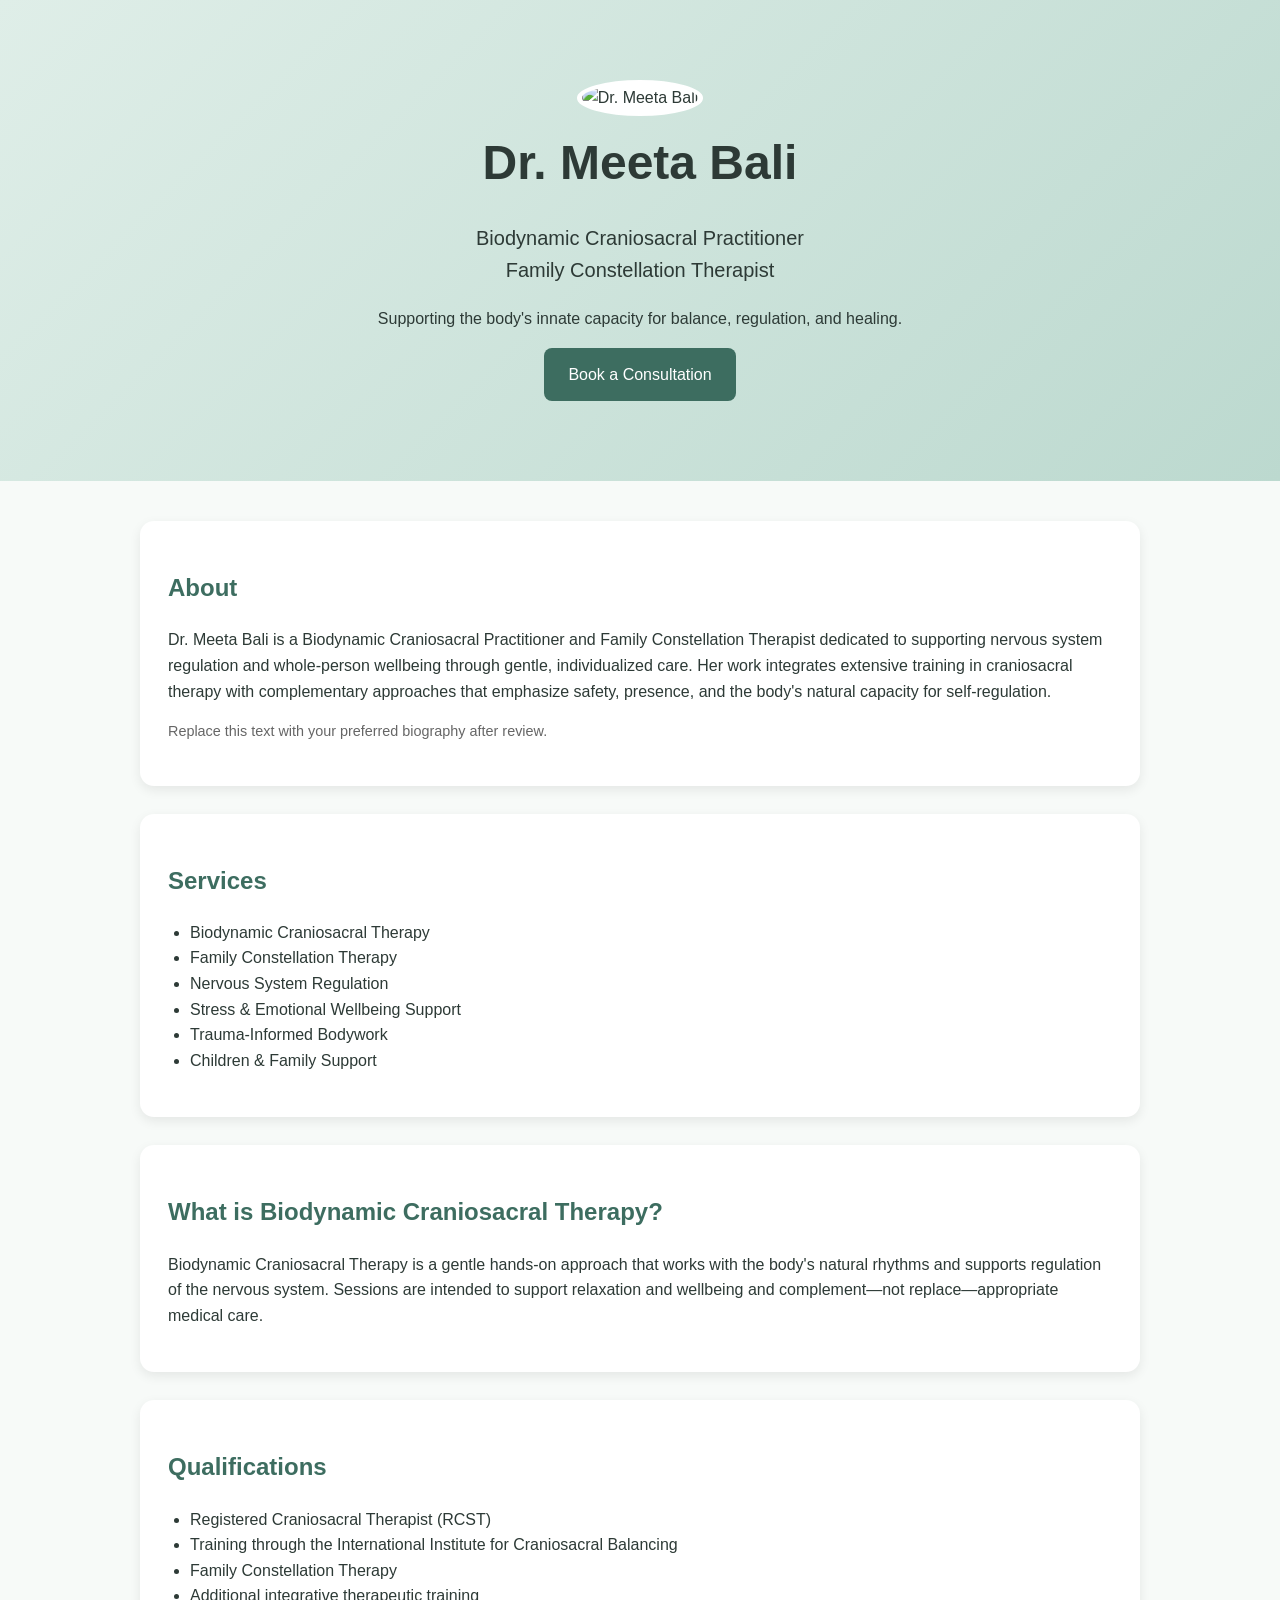
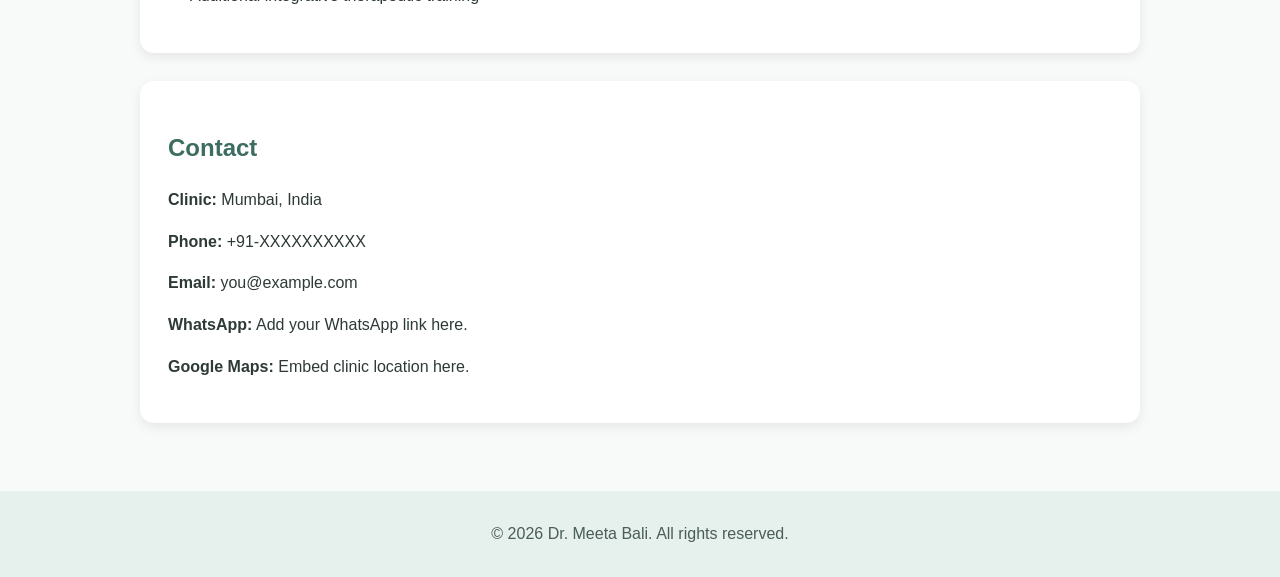
==== index.html @ fe7fa1dc "Add files via upload" ====
<!DOCTYPE html>
<html lang="en">
<head>
<meta charset="UTF-8">
<meta name="viewport" content="width=device-width, initial-scale=1.0">
<title>Dr. Meeta Bali | Biodynamic Craniosacral Practitioner</title>
<style>
body{margin:0;font-family:Arial,Helvetica,sans-serif;color:#2d3a36;background:#f7faf8;line-height:1.6}
header{background:linear-gradient(135deg,#dfeee8,#bcd9cf);padding:80px 20px;text-align:center}
h1{font-size:3rem;margin:.2em 0}
h2{color:#3d6d60}
.container{max-width:1000px;margin:auto;padding:40px 20px}
.card{background:white;padding:28px;border-radius:14px;box-shadow:0 4px 12px rgba(0,0,0,.08);margin-bottom:28px}
.button{display:inline-block;padding:14px 24px;background:#3d6d60;color:white;text-decoration:none;border-radius:8px}
footer{text-align:center;padding:30px;background:#e6f0ec;color:#4a5d57}
ul{padding-left:22px}
.hero-sub{font-size:1.25rem}
img.hero{width:180px;height:180px;border-radius:50%;object-fit:cover;background:#fff;border:5px solid white}
.note{font-size:.9rem;color:#666}
</style>
</head>
<body>
<header>
<img class="hero" src="images/dr-meeta-bali.jpg" alt="Dr. Meeta Bali">
<h1>Dr. Meeta Bali</h1>
<p class="hero-sub">Biodynamic Craniosacral Practitioner<br>Family Constellation Therapist</p>
<p>Supporting the body's innate capacity for balance, regulation, and healing.</p>
<a class="button" href="#contact">Book a Consultation</a>
</header>

<div class="container">

<div class="card">
<h2>About</h2>
<p>Dr. Meeta Bali is a Biodynamic Craniosacral Practitioner and Family Constellation Therapist dedicated to supporting nervous system regulation and whole-person wellbeing through gentle, individualized care. Her work integrates extensive training in craniosacral therapy with complementary approaches that emphasize safety, presence, and the body's natural capacity for self-regulation.</p>
<p class="note">Replace this text with your preferred biography after review.</p>
</div>

<div class="card">
<h2>Services</h2>
<ul>
<li>Biodynamic Craniosacral Therapy</li>
<li>Family Constellation Therapy</li>
<li>Nervous System Regulation</li>
<li>Stress & Emotional Wellbeing Support</li>
<li>Trauma-Informed Bodywork</li>
<li>Children & Family Support</li>
</ul>
</div>

<div class="card">
<h2>What is Biodynamic Craniosacral Therapy?</h2>
<p>Biodynamic Craniosacral Therapy is a gentle hands-on approach that works with the body's natural rhythms and supports regulation of the nervous system. Sessions are intended to support relaxation and wellbeing and complement—not replace—appropriate medical care.</p>
</div>

<div class="card">
<h2>Qualifications</h2>
<ul>
<li>Registered Craniosacral Therapist (RCST)</li>
<li>Training through the International Institute for Craniosacral Balancing</li>
<li>Family Constellation Therapy</li>
<li>Additional integrative therapeutic training</li>
</ul>
</div>

<div class="card" id="contact">
<h2>Contact</h2>
<p><strong>Clinic:</strong> Mumbai, India</p>
<p><strong>Phone:</strong> +91-XXXXXXXXXX</p>
<p><strong>Email:</strong> you@example.com</p>
<p><strong>WhatsApp:</strong> Add your WhatsApp link here.</p>
<p><strong>Google Maps:</strong> Embed clinic location here.</p>
</div>

</div>

<footer>
© 2026 Dr. Meeta Bali. All rights reserved.
</footer>
</body>
</html>
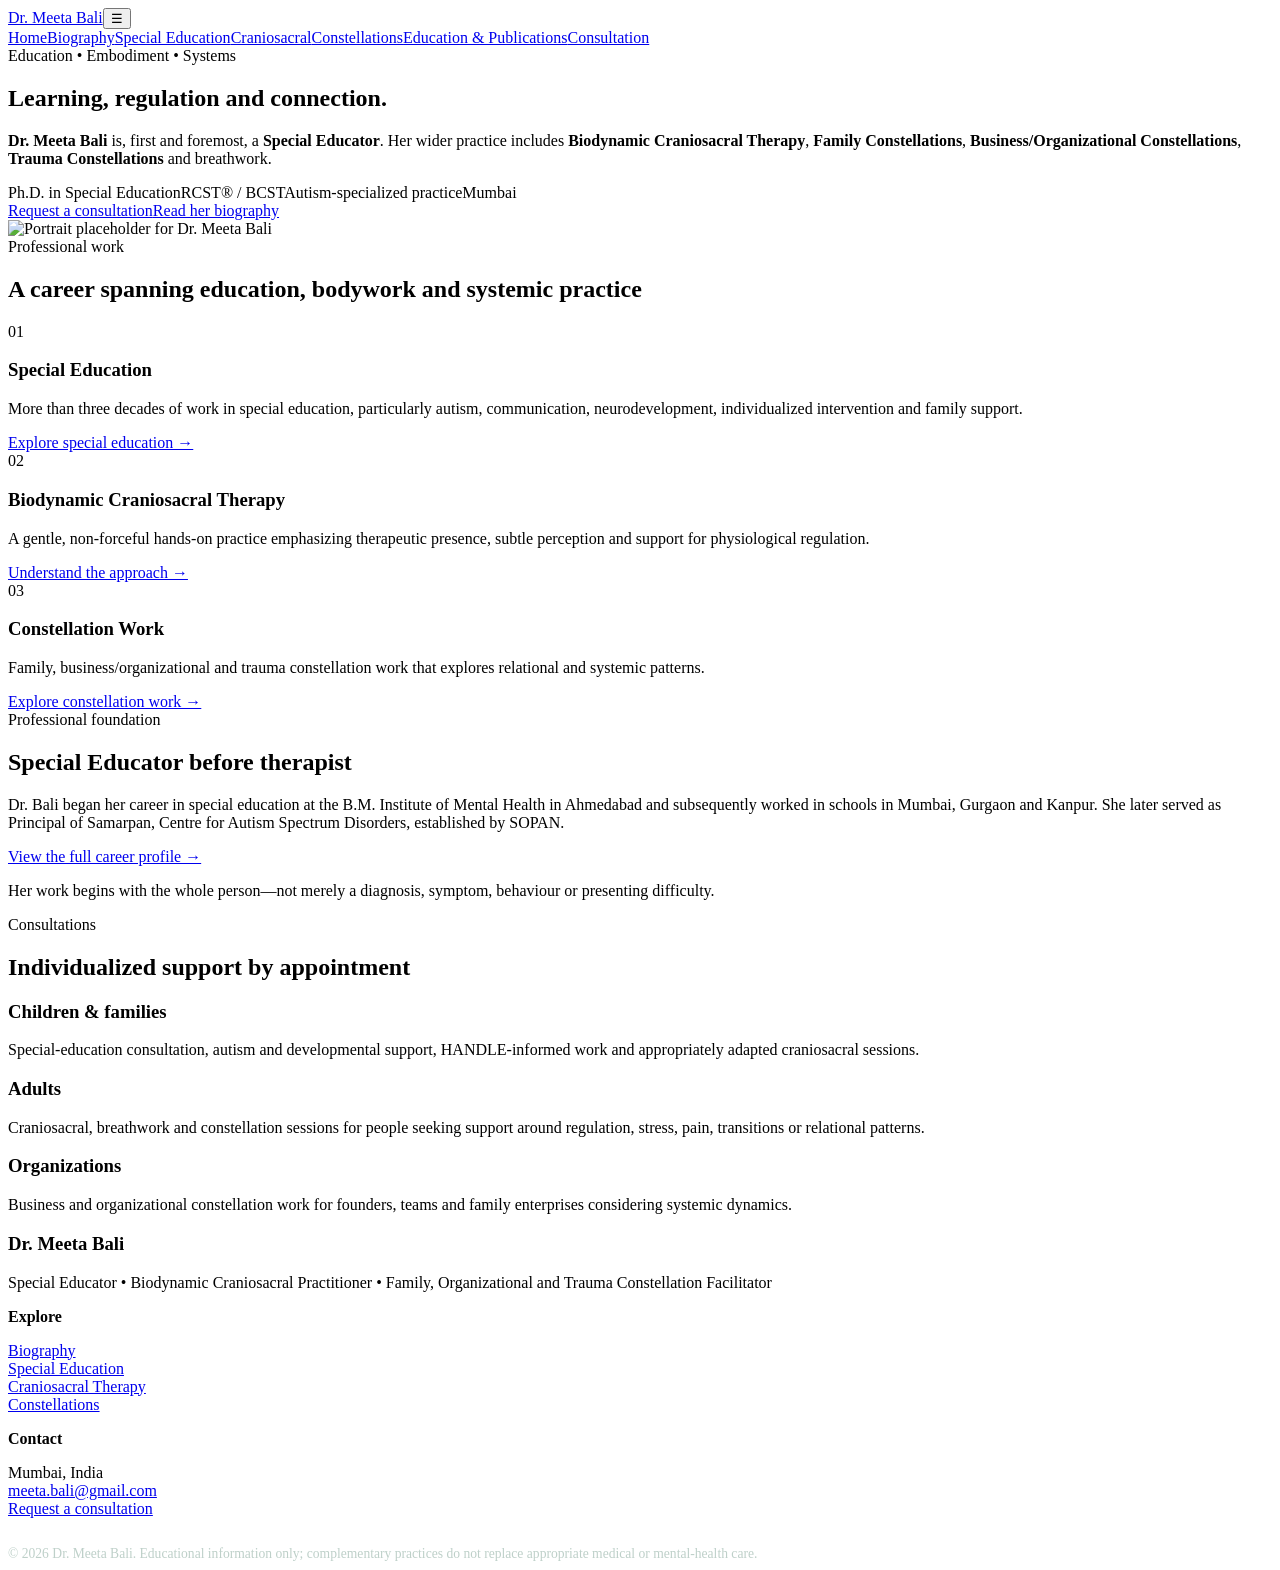
==== commit b96c1d57: "Add files via upload" ====
--- a/index.html
+++ b/index.html
@@ -1,81 +1 @@
-<!DOCTYPE html>
-<html lang="en">
-<head>
-<meta charset="UTF-8">
-<meta name="viewport" content="width=device-width, initial-scale=1.0">
-<title>Dr. Meeta Bali | Biodynamic Craniosacral Practitioner</title>
-<style>
-body{margin:0;font-family:Arial,Helvetica,sans-serif;color:#2d3a36;background:#f7faf8;line-height:1.6}
-header{background:linear-gradient(135deg,#dfeee8,#bcd9cf);padding:80px 20px;text-align:center}
-h1{font-size:3rem;margin:.2em 0}
-h2{color:#3d6d60}
-.container{max-width:1000px;margin:auto;padding:40px 20px}
-.card{background:white;padding:28px;border-radius:14px;box-shadow:0 4px 12px rgba(0,0,0,.08);margin-bottom:28px}
-.button{display:inline-block;padding:14px 24px;background:#3d6d60;color:white;text-decoration:none;border-radius:8px}
-footer{text-align:center;padding:30px;background:#e6f0ec;color:#4a5d57}
-ul{padding-left:22px}
-.hero-sub{font-size:1.25rem}
-img.hero{width:180px;height:180px;border-radius:50%;object-fit:cover;background:#fff;border:5px solid white}
-.note{font-size:.9rem;color:#666}
-</style>
-</head>
-<body>
-<header>
-<img class="hero" src="images/dr-meeta-bali.jpg" alt="Dr. Meeta Bali">
-<h1>Dr. Meeta Bali</h1>
-<p class="hero-sub">Biodynamic Craniosacral Practitioner<br>Family Constellation Therapist</p>
-<p>Supporting the body's innate capacity for balance, regulation, and healing.</p>
-<a class="button" href="#contact">Book a Consultation</a>
-</header>
-
-<div class="container">
-
-<div class="card">
-<h2>About</h2>
-<p>Dr. Meeta Bali is a Biodynamic Craniosacral Practitioner and Family Constellation Therapist dedicated to supporting nervous system regulation and whole-person wellbeing through gentle, individualized care. Her work integrates extensive training in craniosacral therapy with complementary approaches that emphasize safety, presence, and the body's natural capacity for self-regulation.</p>
-<p class="note">Replace this text with your preferred biography after review.</p>
-</div>
-
-<div class="card">
-<h2>Services</h2>
-<ul>
-<li>Biodynamic Craniosacral Therapy</li>
-<li>Family Constellation Therapy</li>
-<li>Nervous System Regulation</li>
-<li>Stress & Emotional Wellbeing Support</li>
-<li>Trauma-Informed Bodywork</li>
-<li>Children & Family Support</li>
-</ul>
-</div>
-
-<div class="card">
-<h2>What is Biodynamic Craniosacral Therapy?</h2>
-<p>Biodynamic Craniosacral Therapy is a gentle hands-on approach that works with the body's natural rhythms and supports regulation of the nervous system. Sessions are intended to support relaxation and wellbeing and complement—not replace—appropriate medical care.</p>
-</div>
-
-<div class="card">
-<h2>Qualifications</h2>
-<ul>
-<li>Registered Craniosacral Therapist (RCST)</li>
-<li>Training through the International Institute for Craniosacral Balancing</li>
-<li>Family Constellation Therapy</li>
-<li>Additional integrative therapeutic training</li>
-</ul>
-</div>
-
-<div class="card" id="contact">
-<h2>Contact</h2>
-<p><strong>Clinic:</strong> Mumbai, India</p>
-<p><strong>Phone:</strong> +91-XXXXXXXXXX</p>
-<p><strong>Email:</strong> you@example.com</p>
-<p><strong>WhatsApp:</strong> Add your WhatsApp link here.</p>
-<p><strong>Google Maps:</strong> Embed clinic location here.</p>
-</div>
-
-</div>
-
-<footer>
-© 2026 Dr. Meeta Bali. All rights reserved.
-</footer>
-</body>
-</html>
+<!doctype html><html lang="en"><head><meta charset="utf-8"><meta name="viewport" content="width=device-width,initial-scale=1"><title>Dr. Meeta Bali | Special Educator & Biodynamic Craniosacral Practitioner</title><meta name="description" content="Mumbai-based special educator, biodynamic craniosacral practitioner and systemic constellation facilitator."><link rel="preconnect" href="https://fonts.googleapis.com"><link rel="preconnect" href="https://fonts.gstatic.com" crossorigin><link href="https://fonts.googleapis.com/css2?family=Cormorant+Garamond:wght@600;700&family=Inter:wght@400;500;600;700;800&display=swap" rel="stylesheet"><link rel="stylesheet" href="assets/style.css"></head><body><header><div class="container nav"><a class="logo" href="index.html">Dr. Meeta Bali</a><button class="menu" aria-label="Open navigation">☰</button><nav class="navlinks"><a href="index.html">Home</a><a href="about.html">Biography</a><a href="special-education.html">Special Education</a><a href="craniosacral.html">Craniosacral</a><a href="constellations.html">Constellations</a><a href="education-publications.html">Education & Publications</a><a class="btn" href="contact.html">Consultation</a></nav></div></header><main><section class="hero"><div class="container hero-grid"><div><div class="eyebrow">Education • Embodiment • Systems</div><h1>Learning, regulation and connection.</h1><p class="lead"><strong>Dr. Meeta Bali</strong> is, first and foremost, a <strong>Special Educator</strong>. Her wider practice includes <strong>Biodynamic Craniosacral Therapy</strong>, <strong>Family Constellations</strong>, <strong>Business/Organizational Constellations</strong>, <strong>Trauma Constellations</strong> and breathwork.</p><div class="tags"><span class="tag">Ph.D. in Special Education</span><span class="tag">RCST® / BCST</span><span class="tag">Autism-specialized practice</span><span class="tag">Mumbai</span></div><div class="hero-actions"><a class="btn" href="contact.html">Request a consultation</a><a class="btn outline" href="about.html">Read her biography</a></div></div><div class="portrait"><img src="assets/portrait-placeholder.svg" alt="Portrait placeholder for Dr. Meeta Bali"></div></div></section><section class="section"><div class="container"><div class="section-head"><div class="eyebrow">Professional work</div><h2>A career spanning education, bodywork and systemic practice</h2></div><div class="grid"><article class="card"><div class="number">01</div><h3>Special Education</h3><p>More than three decades of work in special education, particularly autism, communication, neurodevelopment, individualized intervention and family support.</p><a class="link-arrow" href="special-education.html">Explore special education →</a></article><article class="card"><div class="number">02</div><h3>Biodynamic Craniosacral Therapy</h3><p>A gentle, non-forceful hands-on practice emphasizing therapeutic presence, subtle perception and support for physiological regulation.</p><a class="link-arrow" href="craniosacral.html">Understand the approach →</a></article><article class="card"><div class="number">03</div><h3>Constellation Work</h3><p>Family, business/organizational and trauma constellation work that explores relational and systemic patterns.</p><a class="link-arrow" href="constellations.html">Explore constellation work →</a></article></div></div></section><section class="section tint"><div class="container grid two"><div><div class="eyebrow">Professional foundation</div><h2>Special Educator before therapist</h2><p>Dr. Bali began her career in special education at the B.M. Institute of Mental Health in Ahmedabad and subsequently worked in schools in Mumbai, Gurgaon and Kanpur. She later served as Principal of Samarpan, Centre for Autism Spectrum Disorders, established by SOPAN.</p><a class="link-arrow" href="about.html">View the full career profile →</a></div><div class="card"><p class="quote">Her work begins with the whole person—not merely a diagnosis, symptom, behaviour or presenting difficulty.</p></div></div></section><section class="section"><div class="container"><div class="section-head"><div class="eyebrow">Consultations</div><h2>Individualized support by appointment</h2></div><div class="grid"><div class="card"><h3>Children & families</h3><p>Special-education consultation, autism and developmental support, HANDLE-informed work and appropriately adapted craniosacral sessions.</p></div><div class="card"><h3>Adults</h3><p>Craniosacral, breathwork and constellation sessions for people seeking support around regulation, stress, pain, transitions or relational patterns.</p></div><div class="card"><h3>Organizations</h3><p>Business and organizational constellation work for founders, teams and family enterprises considering systemic dynamics.</p></div></div></div></section></main><footer><div class="container footer-grid"><div><h3>Dr. Meeta Bali</h3><p>Special Educator • Biodynamic Craniosacral Practitioner • Family, Organizational and Trauma Constellation Facilitator</p></div><div><strong>Explore</strong><p><a href="about.html">Biography</a><br><a href="special-education.html">Special Education</a><br><a href="craniosacral.html">Craniosacral Therapy</a><br><a href="constellations.html">Constellations</a></p></div><div><strong>Contact</strong><p>Mumbai, India<br><a href="mailto:meeta.bali@gmail.com">meeta.bali@gmail.com</a><br><a href="contact.html">Request a consultation</a></p></div></div><div class="container" style="margin-top:28px;color:#bed0c9;font-size:.85rem">© 2026 Dr. Meeta Bali. Educational information only; complementary practices do not replace appropriate medical or mental-health care.</div></footer><script src="assets/site.js"></script></body></html>
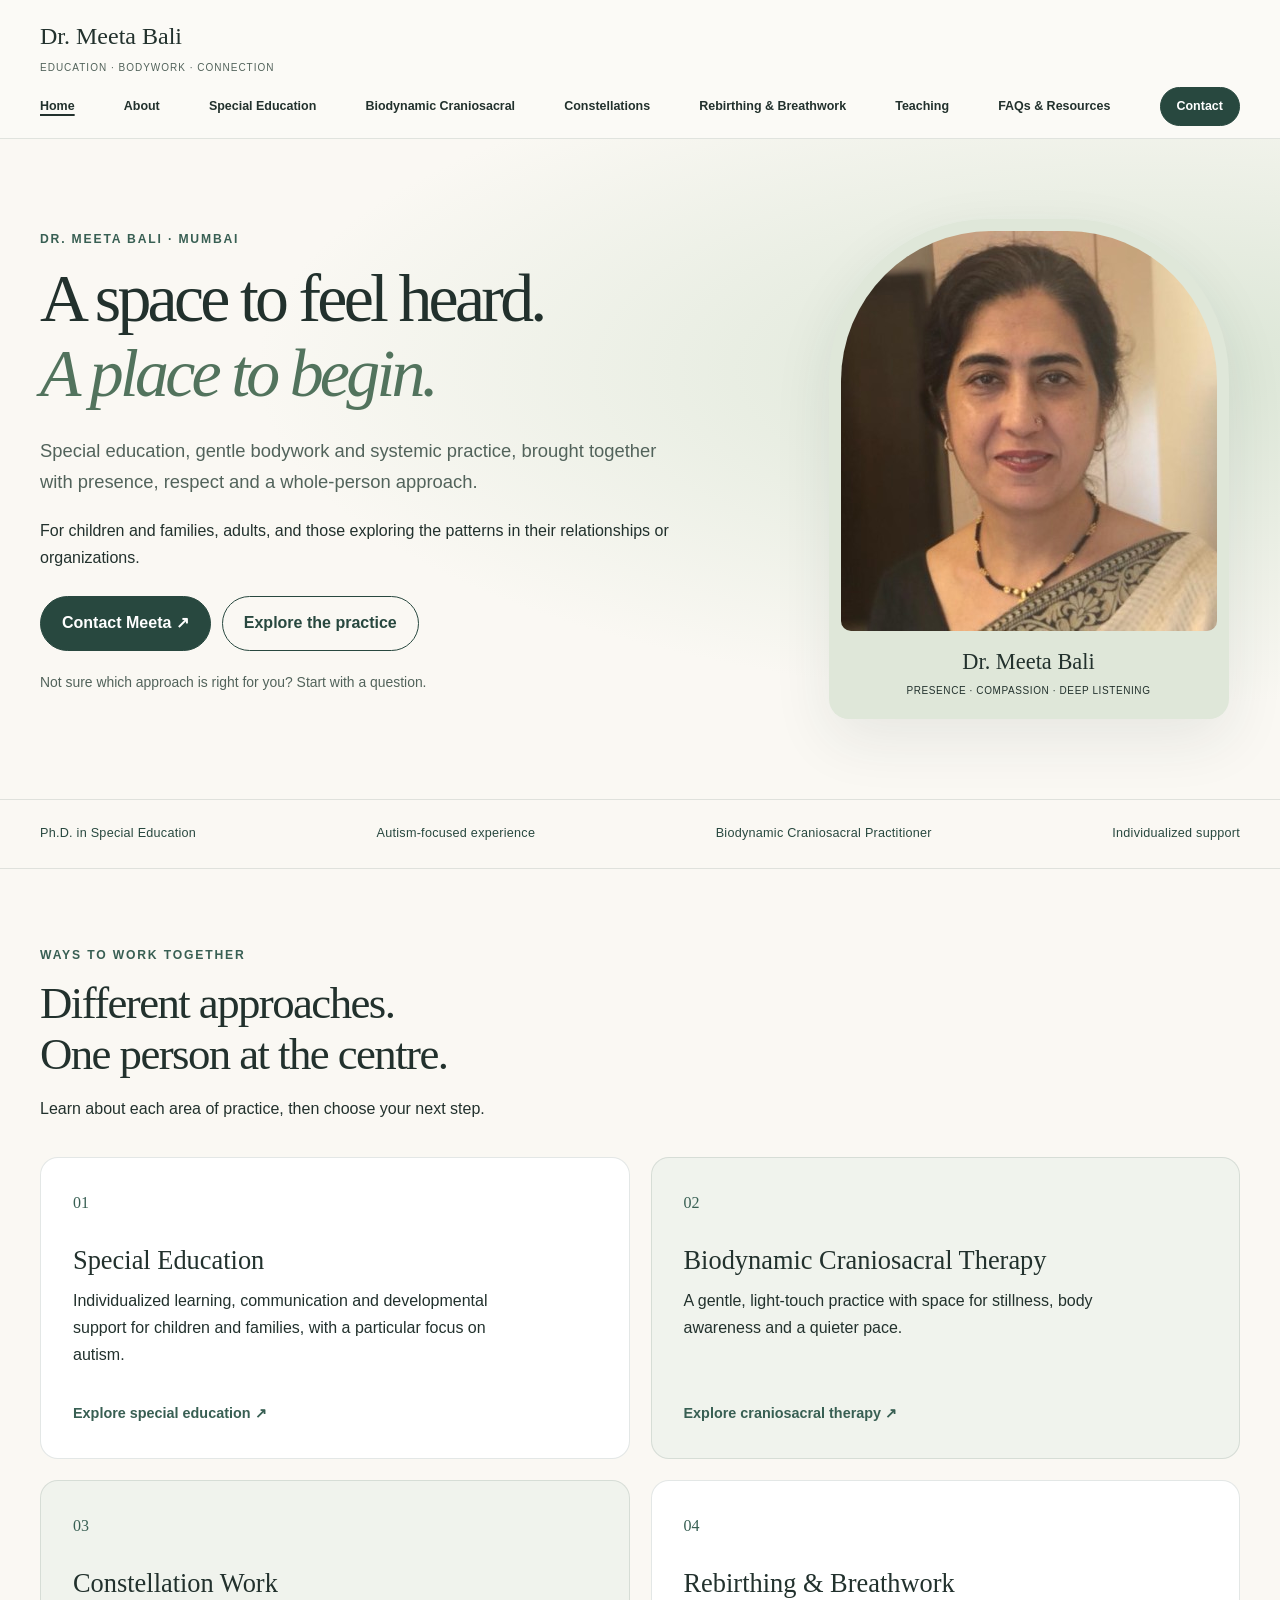
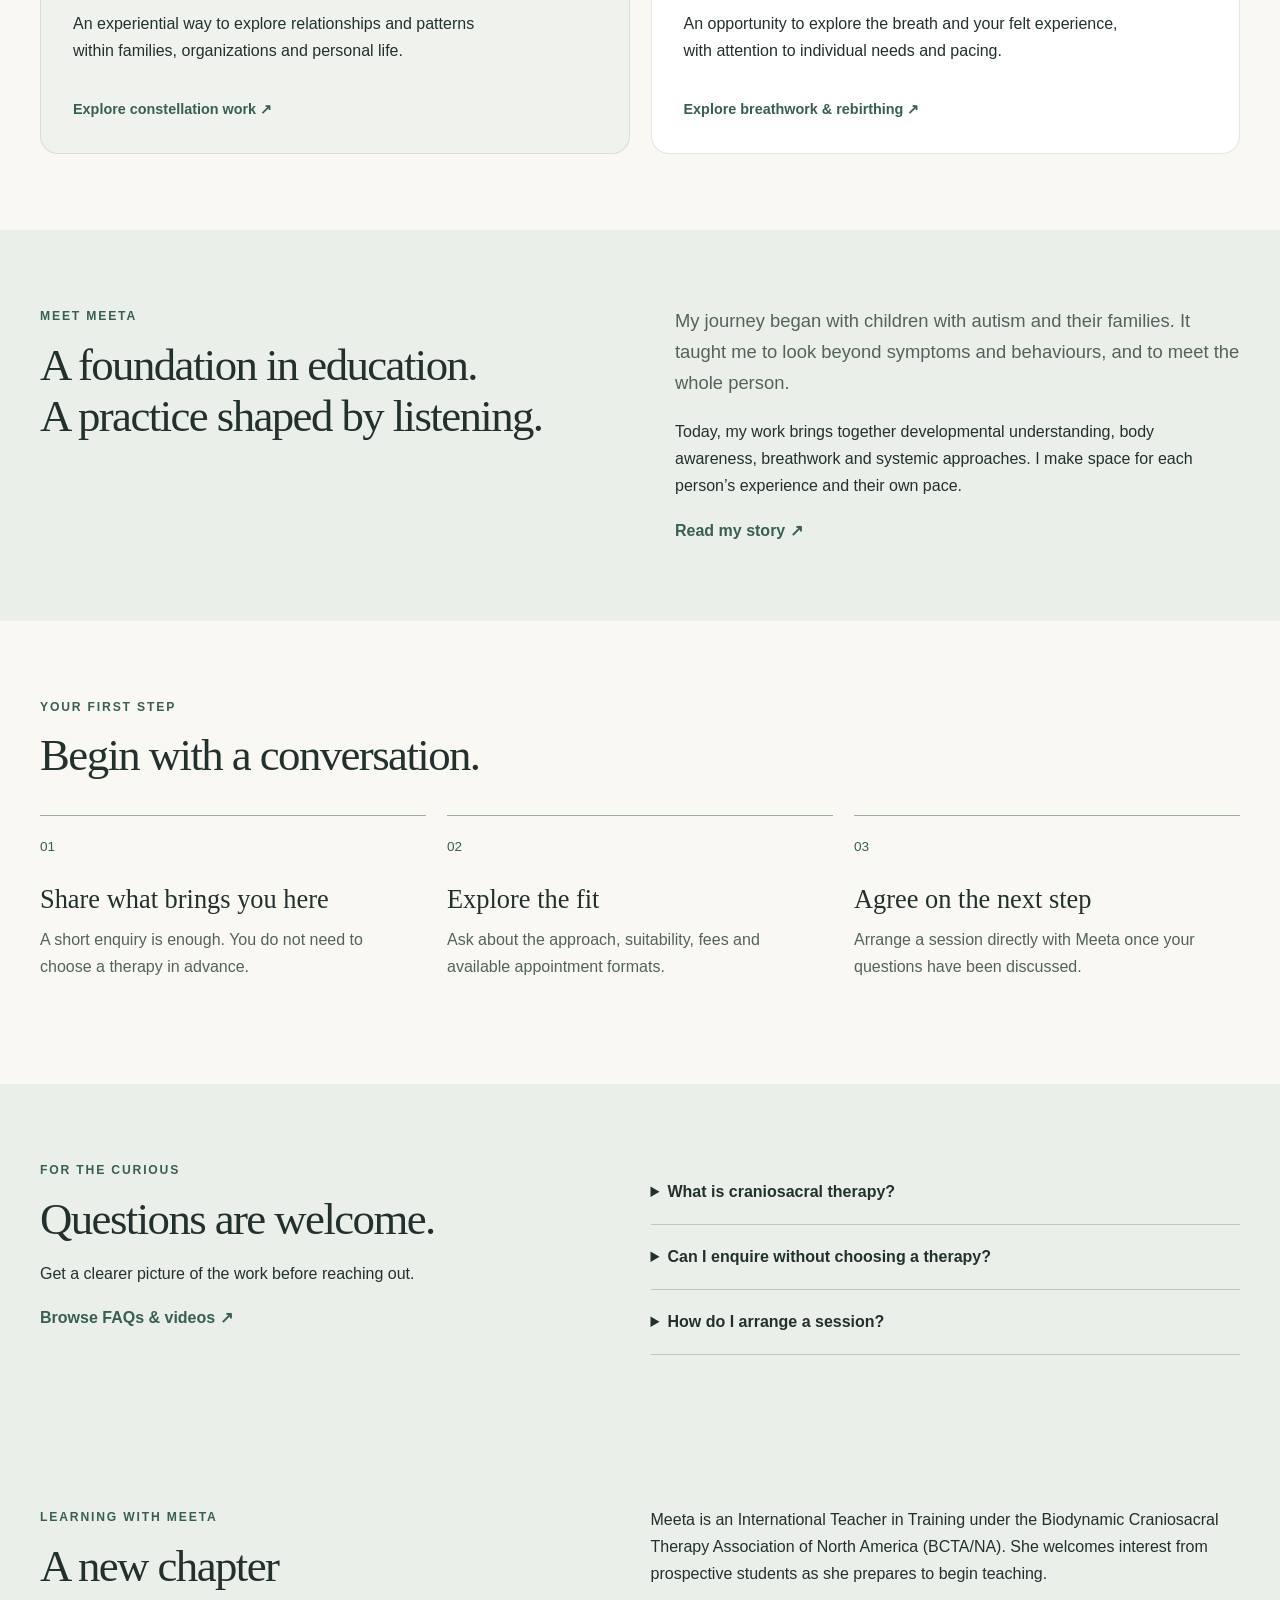
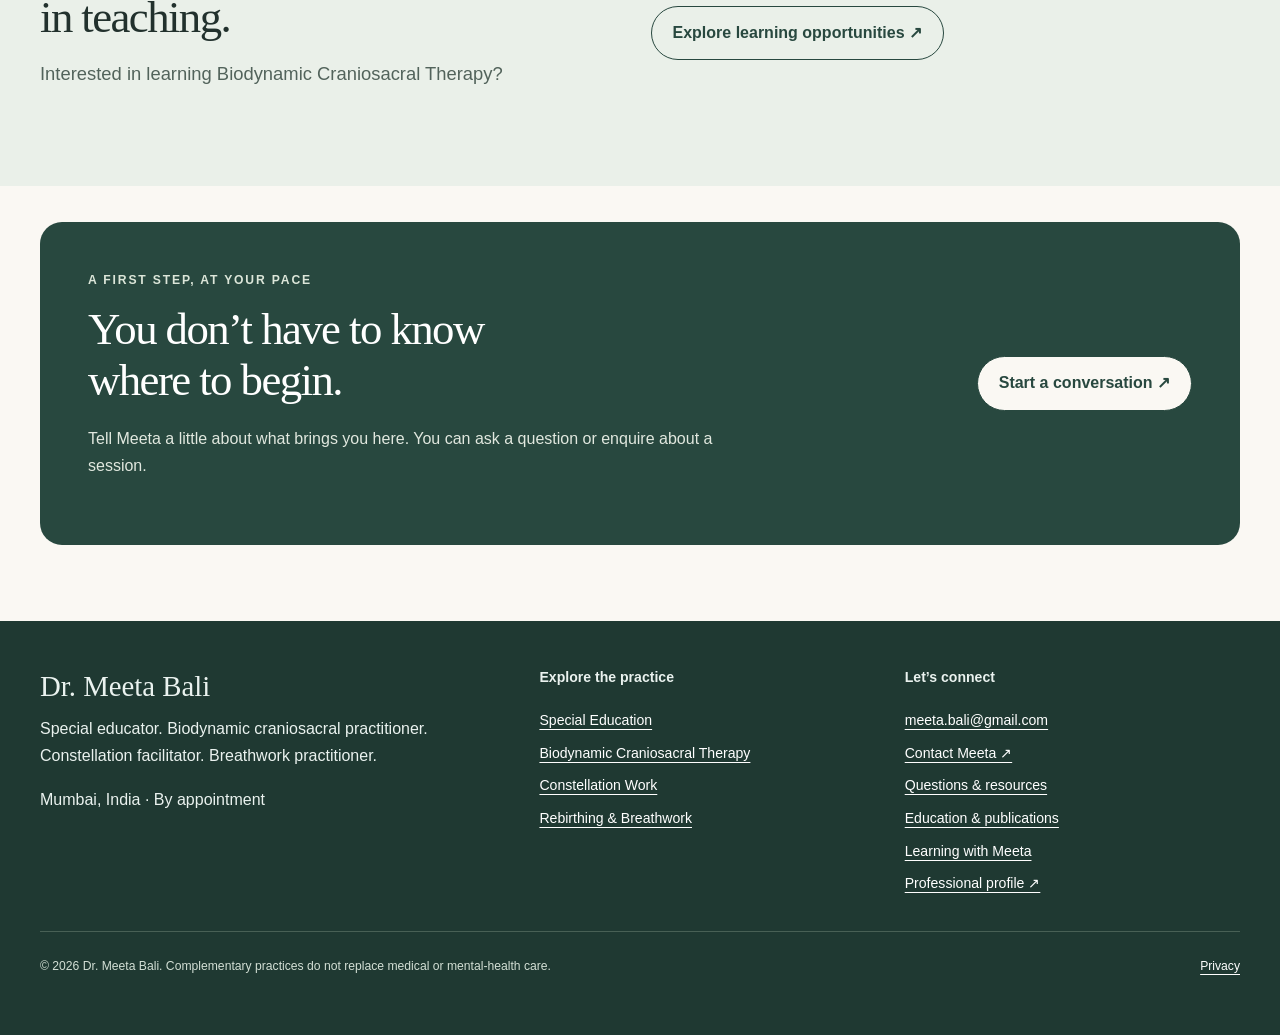
==== commit c3529ad2: "Add files via upload" ====
--- a/index.html
+++ b/index.html
@@ -1 +1,2 @@
-<!doctype html><html lang="en"><head><meta charset="utf-8"><meta name="viewport" content="width=device-width,initial-scale=1"><title>Dr. Meeta Bali | Special Educator & Biodynamic Craniosacral Practitioner</title><meta name="description" content="Mumbai-based special educator, biodynamic craniosacral practitioner and systemic constellation facilitator."><link rel="preconnect" href="https://fonts.googleapis.com"><link rel="preconnect" href="https://fonts.gstatic.com" crossorigin><link href="https://fonts.googleapis.com/css2?family=Cormorant+Garamond:wght@600;700&family=Inter:wght@400;500;600;700;800&display=swap" rel="stylesheet"><link rel="stylesheet" href="assets/style.css"></head><body><header><div class="container nav"><a class="logo" href="index.html">Dr. Meeta Bali</a><button class="menu" aria-label="Open navigation">☰</button><nav class="navlinks"><a href="index.html">Home</a><a href="about.html">Biography</a><a href="special-education.html">Special Education</a><a href="craniosacral.html">Craniosacral</a><a href="constellations.html">Constellations</a><a href="education-publications.html">Education & Publications</a><a class="btn" href="contact.html">Consultation</a></nav></div></header><main><section class="hero"><div class="container hero-grid"><div><div class="eyebrow">Education • Embodiment • Systems</div><h1>Learning, regulation and connection.</h1><p class="lead"><strong>Dr. Meeta Bali</strong> is, first and foremost, a <strong>Special Educator</strong>. Her wider practice includes <strong>Biodynamic Craniosacral Therapy</strong>, <strong>Family Constellations</strong>, <strong>Business/Organizational Constellations</strong>, <strong>Trauma Constellations</strong> and breathwork.</p><div class="tags"><span class="tag">Ph.D. in Special Education</span><span class="tag">RCST® / BCST</span><span class="tag">Autism-specialized practice</span><span class="tag">Mumbai</span></div><div class="hero-actions"><a class="btn" href="contact.html">Request a consultation</a><a class="btn outline" href="about.html">Read her biography</a></div></div><div class="portrait"><img src="assets/portrait-placeholder.svg" alt="Portrait placeholder for Dr. Meeta Bali"></div></div></section><section class="section"><div class="container"><div class="section-head"><div class="eyebrow">Professional work</div><h2>A career spanning education, bodywork and systemic practice</h2></div><div class="grid"><article class="card"><div class="number">01</div><h3>Special Education</h3><p>More than three decades of work in special education, particularly autism, communication, neurodevelopment, individualized intervention and family support.</p><a class="link-arrow" href="special-education.html">Explore special education →</a></article><article class="card"><div class="number">02</div><h3>Biodynamic Craniosacral Therapy</h3><p>A gentle, non-forceful hands-on practice emphasizing therapeutic presence, subtle perception and support for physiological regulation.</p><a class="link-arrow" href="craniosacral.html">Understand the approach →</a></article><article class="card"><div class="number">03</div><h3>Constellation Work</h3><p>Family, business/organizational and trauma constellation work that explores relational and systemic patterns.</p><a class="link-arrow" href="constellations.html">Explore constellation work →</a></article></div></div></section><section class="section tint"><div class="container grid two"><div><div class="eyebrow">Professional foundation</div><h2>Special Educator before therapist</h2><p>Dr. Bali began her career in special education at the B.M. Institute of Mental Health in Ahmedabad and subsequently worked in schools in Mumbai, Gurgaon and Kanpur. She later served as Principal of Samarpan, Centre for Autism Spectrum Disorders, established by SOPAN.</p><a class="link-arrow" href="about.html">View the full career profile →</a></div><div class="card"><p class="quote">Her work begins with the whole person—not merely a diagnosis, symptom, behaviour or presenting difficulty.</p></div></div></section><section class="section"><div class="container"><div class="section-head"><div class="eyebrow">Consultations</div><h2>Individualized support by appointment</h2></div><div class="grid"><div class="card"><h3>Children & families</h3><p>Special-education consultation, autism and developmental support, HANDLE-informed work and appropriately adapted craniosacral sessions.</p></div><div class="card"><h3>Adults</h3><p>Craniosacral, breathwork and constellation sessions for people seeking support around regulation, stress, pain, transitions or relational patterns.</p></div><div class="card"><h3>Organizations</h3><p>Business and organizational constellation work for founders, teams and family enterprises considering systemic dynamics.</p></div></div></div></section></main><footer><div class="container footer-grid"><div><h3>Dr. Meeta Bali</h3><p>Special Educator • Biodynamic Craniosacral Practitioner • Family, Organizational and Trauma Constellation Facilitator</p></div><div><strong>Explore</strong><p><a href="about.html">Biography</a><br><a href="special-education.html">Special Education</a><br><a href="craniosacral.html">Craniosacral Therapy</a><br><a href="constellations.html">Constellations</a></p></div><div><strong>Contact</strong><p>Mumbai, India<br><a href="mailto:meeta.bali@gmail.com">meeta.bali@gmail.com</a><br><a href="contact.html">Request a consultation</a></p></div></div><div class="container" style="margin-top:28px;color:#bed0c9;font-size:.85rem">© 2026 Dr. Meeta Bali. Educational information only; complementary practices do not replace appropriate medical or mental-health care.</div></footer><script src="assets/site.js"></script></body></html>+<!doctype html>
+<html lang="en"><head><meta charset="utf-8"><meta name="viewport" content="width=device-width,initial-scale=1"><title>Special Education &amp; Integrative Practice in Mumbai | Dr. Meeta Bali</title><meta name="description" content="Explore Dr. Meeta Bali’s practice, learning resources and appointments in Mumbai and online."><meta name="theme-color" content="#28483f"><meta property="og:title" content="Special Education &amp; Integrative Practice in Mumbai | Dr. Meeta Bali"><meta property="og:description" content="Explore Dr. Meeta Bali’s practice, learning resources and appointments in Mumbai and online."><meta property="og:type" content="website"><link rel="stylesheet" href="assets/style.css"><script type="application/ld+json">{"@context": "https://schema.org", "@type": "Person", "name": "Dr. Meeta Bali", "jobTitle": "Special Educator and Biodynamic Craniosacral Practitioner", "email": "meeta.bali@gmail.com", "url": "https://arjitbali-debug.github.io/Mom-Website/", "sameAs": ["https://in.linkedin.com/in/dr-meeta-bali"]}</script><script src="assets/site.js" defer></script></head><body><a class="skip-link" href="#main">Skip to content</a><header><div class="container nav"><a class="logo" href="index.html">Dr. Meeta Bali<span>Education · Bodywork · Connection</span></a><button class="menu" aria-label="Open navigation" aria-expanded="false" aria-controls="site-nav" hidden>Menu ☰</button><nav class="navlinks" id="site-nav" aria-label="Main navigation"><a aria-current="page" href="index.html">Home</a><a href="about.html">About</a><a href="special-education.html">Special Education</a><a href="craniosacral.html">Biodynamic Craniosacral</a><a href="constellations.html">Constellations</a><a href="breathwork.html">Rebirthing & Breathwork</a><a href="teaching.html">Teaching</a><a href="resources.html">FAQs & Resources</a><a href="contact.html" class="btn">Contact</a></nav></div></header><main id="main"><section class="hero"><div class="container hero-grid"><div><p class="eyebrow">Dr. Meeta Bali · Mumbai</p><h1>A space to feel heard.<br><em>A place to begin.</em></h1><p class="lead">Special education, gentle bodywork and systemic practice, brought together with presence, respect and a whole-person approach.</p><p>For children and families, adults, and those exploring the patterns in their relationships or organizations.</p><div class="hero-actions"><a class="btn" href="contact.html">Contact Meeta ↗</a><a class="btn outline" href="therapies.html">Explore the practice</a></div><p class="small">Not sure which approach is right for you? Start with a question.</p></div><figure class="portrait"><img src="assets/meeta-bali.jpg" width="400" height="400" alt="Dr. Meeta Bali" fetchpriority="high"><figcaption>Dr. Meeta Bali<span>Presence · Compassion · Deep listening</span></figcaption></figure></div></section><section class="section trust-section"><div class="container"><div class="trust-strip"><span>Ph.D. in Special Education</span><span>Autism-focused experience</span><span>Biodynamic Craniosacral Practitioner</span><span>Individualized support</span></div></div></section><section class="section "><div class="container"><div class="section-head"><p class="eyebrow">Ways to work together</p><h2>Different approaches.<br>One person at the centre.</h2><p>Learn about each area of practice, then choose your next step.</p></div><div class="grid two service-grid"><article class="card service-card"><span class="number">01</span><h3>Special Education</h3><p>Individualized learning, communication and developmental support for children and families, with a particular focus on autism.</p><a class="link-arrow" href="special-education.html">Explore special education <span aria-hidden="true">↗</span></a></article><article class="card service-card"><span class="number">02</span><h3>Biodynamic Craniosacral Therapy</h3><p>A gentle, light-touch practice with space for stillness, body awareness and a quieter pace.</p><a class="link-arrow" href="craniosacral.html">Explore craniosacral therapy <span aria-hidden="true">↗</span></a></article><article class="card service-card"><span class="number">03</span><h3>Constellation Work</h3><p>An experiential way to explore relationships and patterns within families, organizations and personal life.</p><a class="link-arrow" href="constellations.html">Explore constellation work <span aria-hidden="true">↗</span></a></article><article class="card service-card"><span class="number">04</span><h3>Rebirthing & Breathwork</h3><p>An opportunity to explore the breath and your felt experience, with attention to individual needs and pacing.</p><a class="link-arrow" href="breathwork.html">Explore breathwork & rebirthing <span aria-hidden="true">↗</span></a></article></div></div></section><section class="section tint"><div class="container"><div class="grid two about-teaser"><div><p class="eyebrow">Meet Meeta</p><h2>A foundation in education.<br>A practice shaped by listening.</h2></div><div><p class="lead">My journey began with children with autism and their families. It taught me to look beyond symptoms and behaviours, and to meet the whole person.</p><p>Today, my work brings together developmental understanding, body awareness, breathwork and systemic approaches. I make space for each person’s experience and their own pace.</p><a class="link-arrow" href="about.html">Read my story ↗</a></div></div></div></section><section class="section "><div class="container"><div class="section-head"><p class="eyebrow">Your first step</p><h2>Begin with a conversation.</h2></div><div class="grid"><article class="step"><span>01</span><h3>Share what brings you here</h3><p>A short enquiry is enough. You do not need to choose a therapy in advance.</p></article><article class="step"><span>02</span><h3>Explore the fit</h3><p>Ask about the approach, suitability, fees and available appointment formats.</p></article><article class="step"><span>03</span><h3>Agree on the next step</h3><p>Arrange a session directly with Meeta once your questions have been discussed.</p></article></div></div></section><section class="section tint"><div class="container"><div class="grid two"><div><p class="eyebrow">For the curious</p><h2>Questions are welcome.</h2><p>Get a clearer picture of the work before reaching out.</p><a class="link-arrow" href="resources.html">Browse FAQs & videos ↗</a></div><div><details class="faq"><summary>What is craniosacral therapy?</summary><div><p>It is a complementary practice using light touch. Visit the <a href="craniosacral.html">craniosacral page</a> for an introduction to the biodynamic approach and what a session may involve.</p></div></details><details class="faq"><summary>Can I enquire without choosing a therapy?</summary><div><p>Yes. Share what you would like support with, and ask Meeta which area of her practice may be relevant.</p></div></details><details class="faq"><summary>How do I arrange a session?</summary><div><p>Meeta prefers messages, not calls, and responds within 24 hours. Visit the <a href="contact.html">contact page</a> for details. Appointments are arranged directly with her.</p></div></details></div></div></div></section><section class="section tint"><div class="container"><div class="grid two"><div><p class="eyebrow">Learning with Meeta</p><h2>A new chapter<br>in teaching.</h2><p class="lead">Interested in learning Biodynamic Craniosacral Therapy?</p></div><div><p>Meeta is an International Teacher in Training under the Biodynamic Craniosacral Therapy Association of North America (BCTA/NA). She welcomes interest from prospective students as she prepares to begin teaching.</p><a class="btn outline" href="teaching.html">Explore learning opportunities ↗</a></div></div></div></section><section class="section cta-section"><div class="container"><div class="cta"><div><p class="eyebrow">A first step, at your pace</p><h2>You don’t have to know<br>where to begin.</h2><p>Tell Meeta a little about what brings you here. You can ask a question or enquire about a session.</p></div><a class="btn" href="contact.html">Start a conversation ↗</a></div></div></section></main><footer><div class="container footer-grid"><div><h3>Dr. Meeta Bali</h3><p>Special educator. Biodynamic craniosacral practitioner.<br>Constellation facilitator. Breathwork practitioner.</p><p>Mumbai, India · By appointment</p></div><div class="footer-links"><strong>Explore the practice</strong><a href="special-education.html">Special Education</a><a href="craniosacral.html">Biodynamic Craniosacral Therapy</a><a href="constellations.html">Constellation Work</a><a href="breathwork.html">Rebirthing & Breathwork</a></div><div class="footer-links"><strong>Let’s connect</strong><a href="mailto:meeta.bali@gmail.com">meeta.bali@gmail.com</a><a href="contact.html">Contact Meeta ↗</a><a href="resources.html">Questions & resources</a><a href="education-publications.html">Education & publications</a><a href="teaching.html">Learning with Meeta</a><a href="https://in.linkedin.com/in/dr-meeta-bali" target="_blank" rel="noopener noreferrer">Professional profile ↗</a></div></div><div class="container footer-bottom"><p>© 2026 Dr. Meeta Bali. Complementary practices do not replace medical or mental-health care.</p><a href="privacy.html">Privacy</a></div></footer></body></html>
--- a/assets/style.css
+++ b/assets/style.css
@@ -0,0 +1,14 @@
+
+:root{--forest:#28483f;--forest2:#385f53;--sage:#87a89a;--mist:#edf4f1;--cream:#fbfaf6;--sand:#e9dece;--ink:#22312d;--muted:#687872;--line:rgba(40,72,63,.13);--shadow:0 20px 60px rgba(33,59,51,.09);--radius:24px}*{box-sizing:border-box}html{scroll-behavior:smooth}body{margin:0;background:var(--cream);color:var(--ink);font-family:Inter,Arial,sans-serif;line-height:1.68}img{max-width:100%}a{color:var(--forest2)}.container{width:min(1160px,calc(100% - 38px));margin:auto}header{position:sticky;top:0;z-index:50;background:rgba(251,250,246,.94);backdrop-filter:blur(16px);border-bottom:1px solid var(--line)}.nav{min-height:74px;display:flex;align-items:center;justify-content:space-between;gap:22px}.logo{font-family:'Cormorant Garamond',serif;font-size:1.55rem;font-weight:700;color:var(--ink);text-decoration:none}.navlinks{display:flex;align-items:center;gap:20px}.navlinks a{text-decoration:none;color:var(--ink);font-size:.91rem;font-weight:600}.menu{display:none;border:0;background:transparent;font-size:1.5rem}.btn{display:inline-flex;align-items:center;justify-content:center;padding:13px 21px;border-radius:999px;background:var(--forest);color:#fff!important;text-decoration:none;font-weight:750;border:1px solid var(--forest)}.btn.outline{background:transparent;color:var(--forest)!important}.hero{padding:86px 0 72px;background:radial-gradient(circle at 82% 12%,rgba(135,168,154,.30),transparent 32%),linear-gradient(135deg,#fbfaf6,#edf4f1)}.hero-grid{display:grid;grid-template-columns:1.15fr .85fr;gap:62px;align-items:center}.eyebrow{text-transform:uppercase;letter-spacing:.15em;color:var(--forest2);font-size:.76rem;font-weight:800}h1,h2,h3{font-family:'Cormorant Garamond',serif;line-height:1.08}h1{font-size:clamp(3.4rem,7.5vw,6.5rem);letter-spacing:-.045em;margin:.12em 0 .18em}h2{font-size:clamp(2.5rem,4.5vw,3.8rem);margin:.05em 0 .35em}h3{font-size:1.65rem;margin:.1em 0 .42em}.lead{font-size:1.15rem;color:var(--muted);max-width:790px}.hero-actions,.tags{display:flex;gap:11px;flex-wrap:wrap;margin-top:25px}.tag{padding:8px 12px;border-radius:999px;background:#fff;border:1px solid var(--line);font-size:.82rem;font-weight:650}.portrait{padding:17px;background:linear-gradient(145deg,var(--sand),#d8e7e0);border-radius:46% 46% 24px 24px;box-shadow:var(--shadow)}.portrait img{display:block;width:100%;aspect-ratio:4/5;object-fit:cover;border-radius:44% 44% 15px 15px}.section{padding:86px 0}.tint{background:var(--mist)}.section-head{max-width:830px;margin-bottom:34px}.grid{display:grid;grid-template-columns:repeat(3,1fr);gap:21px}.grid.two{grid-template-columns:repeat(2,1fr)}.card{background:#fff;border:1px solid var(--line);border-radius:var(--radius);padding:29px;box-shadow:0 8px 30px rgba(33,59,51,.045)}.card p:last-child{margin-bottom:0}.card .number{font-family:'Cormorant Garamond',serif;font-size:2.4rem;color:var(--sage)}.link-arrow{text-decoration:none;font-weight:750}.checks{list-style:none;padding:0;margin:0;display:grid;gap:11px}.checks li{padding-left:28px;position:relative}.checks li:before{content:'✓';position:absolute;left:0;color:var(--forest2);font-weight:900}.timeline{display:grid}.timeline-row{display:grid;grid-template-columns:180px 1fr;gap:28px;padding:23px 0;border-bottom:1px solid var(--line)}.timeline-row strong{color:var(--forest2)}.callout{padding:30px;border-left:4px solid var(--sage);background:#fff;border-radius:0 var(--radius) var(--radius) 0}.quote{font-family:'Cormorant Garamond',serif;font-size:1.75rem;line-height:1.4}.notice{background:#fff8e8;border:1px solid #ead59f;border-radius:15px;padding:18px;font-size:.91rem}.contact-grid{display:grid;grid-template-columns:.8fr 1.2fr;gap:24px}.contact-list{display:grid;gap:15px}.contact-list a{text-decoration:none;font-weight:700}input,textarea,select{width:100%;font:inherit;padding:14px;border:1px solid #ccd8d3;background:#fff;border-radius:12px}textarea{min-height:140px}.form-grid{display:grid;grid-template-columns:1fr 1fr;gap:12px}footer{padding:45px 0;background:#1f3932;color:#eaf2ef}footer a{color:#fff}.footer-grid{display:grid;grid-template-columns:1.4fr 1fr 1fr;gap:30px}.small{font-size:.87rem;color:var(--muted)}.source-list li{margin-bottom:11px}.page-hero{padding:68px 0 45px;background:linear-gradient(135deg,#fbfaf6,#edf4f1)}.page-hero h1{font-size:clamp(3.3rem,6vw,5.5rem)}@media(max-width:900px){.hero-grid,.grid,.grid.two,.contact-grid,.footer-grid{grid-template-columns:1fr}.portrait{max-width:470px;margin:auto}.navlinks{display:none;position:absolute;top:74px;left:0;right:0;padding:23px;background:var(--cream);flex-direction:column;align-items:flex-start;border-bottom:1px solid var(--line)}.navlinks.open{display:flex}.menu{display:block}.timeline-row{grid-template-columns:1fr;gap:5px}.form-grid{grid-template-columns:1fr}}
+/* Practitioner website revision */
+:root{--cream:#faf8f3;--mist:#eaf0e9;--muted:#52635b;--sage:#769384}
+body{font-family:Arial,Helvetica,sans-serif;font-size:16px}h1,h2,h3,.logo,.quote,.number{font-family:Georgia,'Times New Roman',serif;font-weight:400}h1{font-size:clamp(2.8rem,5.3vw,4.7rem);line-height:1.1;letter-spacing:-.055em}h1 em{font-weight:400;color:#52735d}h2{font-size:clamp(2rem,3.5vw,3.1rem);line-height:1.14;letter-spacing:-.035em}h3{line-height:1.2}p{margin:0 0 1.1em}a{text-underline-offset:4px}button{font:inherit;cursor:pointer}a,button,input,select,textarea,summary{-webkit-tap-highlight-color:transparent}a:focus-visible,button:focus-visible,input:focus-visible,select:focus-visible,textarea:focus-visible,summary:focus-visible{outline:3px solid #a9542e;outline-offset:5px}.container{width:min(1200px,calc(100% - 48px))}.logo{font-size:1.5rem;white-space:nowrap}.logo span{display:block;font:10px/1.5 Arial,sans-serif;letter-spacing:.1em;text-transform:uppercase;margin-top:4px;color:var(--muted)}.nav{min-height:90px;gap:18px}.navlinks{gap:18px}.navlinks a{font-size:.81rem}.navlinks a[aria-current=page]:not(.btn){text-decoration:underline;text-decoration-thickness:2px}.navlinks .btn{padding:10px 16px}.hero{padding:80px 0;background:radial-gradient(ellipse at 90% 35%,#dae5d5 0,transparent 55%),var(--cream)}.hero-grid{grid-template-columns:1.25fr .75fr;gap:72px}.hero .lead{margin-top:24px;max-width:620px}.hero-note{border-radius:180px 180px 20px 20px;padding:58px 40px 38px;background:#e2e9df;border:1px solid #becdb9;text-align:center;position:relative}.hero-note blockquote{font:italic 1.8rem/1.45 Georgia,serif;margin:20px 0;color:#28483f}.hero-note a{font-size:.85rem;font-weight:bold}.botanical{display:block;font-size:5rem;line-height:1.2;color:#6f8a68;margin-bottom:20px}.hero-note .eyebrow{font-size:.65rem}.hero .small{margin-top:20px}.section{padding:76px 0}.trust-section{padding:0;border-top:1px solid var(--line);border-bottom:1px solid var(--line)}.trust-strip{display:flex;justify-content:space-between;gap:20px;padding:23px 0;font-size:.79rem;letter-spacing:.02em;color:var(--forest)}.service-card{box-shadow:none;padding:32px;display:flex;flex-direction:column;position:relative}.service-card .number{font-size:1rem;color:var(--forest2);margin-bottom:26px}.service-card p{max-width:440px}.service-card .link-arrow{margin-top:auto;padding-top:15px;font-size:.9rem}.service-card:nth-child(2),.service-card:nth-child(3){background:#f0f3ed}.card{border-radius:18px;box-shadow:none}.about-teaser{gap:70px;align-items:start}.step{padding:20px 24px 10px 0;border-top:1px solid #9cad9c}.step>span{display:block;font-size:.85rem;color:var(--forest2);margin-bottom:25px}.step p{color:var(--muted)}.cta-section{padding:36px 0 76px}.cta{padding:48px;background:var(--forest);color:#fff;border-radius:22px;display:flex;align-items:center;justify-content:space-between;gap:40px}.cta>div{max-width:670px}.cta .eyebrow{color:#dce6d9}.cta p{color:#e1e8df}.cta .btn{flex-shrink:0;background:var(--cream);color:var(--forest)!important}.cta h2{margin-bottom:20px}.page-hero h1{font-size:clamp(2.7rem,5vw,4.6rem);max-width:930px}.page-hero .lead{max-width:750px}.reading{max-width:790px;margin:auto}.reading h3{margin-top:35px}.reading h2{margin-top:22px}.pullquote{font:italic 1.85rem/1.5 Georgia,serif;border-left:2px solid var(--sage);padding:10px 0 10px 30px;margin:35px 0}.card-title{font-size:1.9rem}.training-list{padding-left:20px}.training-list li{margin-bottom:10px}.faq{border-bottom:1px solid #b9c9bb;padding:0}.faq summary{cursor:pointer;font-weight:600;padding:20px 30px 20px 0;line-height:1.5}.faq>div{padding:0 16px 15px 0;color:#455b4e}.faq[open] summary{color:var(--forest)}.video-mark{font:3rem/1 Georgia,serif;color:var(--forest2);margin-bottom:28px}.resource-card .btn{margin-top:12px}.footer-links{display:flex;flex-direction:column;gap:9px;font-size:.88rem}.footer-links strong{margin-bottom:10px}.footer-bottom{display:flex;align-items:start;justify-content:space-between;border-top:1px solid #486055;margin-top:35px;padding-top:24px;gap:25px;font-size:.76rem;color:#d3dfd5}.footer-bottom p{max-width:720px}footer h3{font-size:1.8rem}.contact-grid{gap:60px}.contact-list{margin:25px 0}.contact-list a{overflow-wrap:anywhere}label{display:block;font-weight:bold;font-size:.88rem;margin:17px 0 7px}textarea{min-height:160px}#form-status{font-size:.9rem;margin-top:15px}.skip-link{position:fixed;top:-100px;left:15px;z-index:100;background:white;padding:12px}.skip-link:focus{top:12px}.navlinks .btn{white-space:nowrap}[hidden]{display:none!important}section[id],article[id]{scroll-margin-top:115px}
+@media(max-width:1100px){.nav{flex-wrap:wrap;padding:14px 0}.navlinks{width:100%;justify-content:space-between;gap:14px}.hero-grid{gap:35px}.hero-note{padding:40px 25px 30px}.hero-note blockquote{font-size:1.65rem}}
+@media(max-width:900px){.nav{flex-wrap:nowrap;min-height:80px}.navlinks{display:flex;position:static;flex-direction:row;flex-wrap:wrap;width:auto;padding:0;background:transparent;border:0}.nav{flex-wrap:wrap}.menu:not([hidden]){display:block}.js .nav{flex-wrap:nowrap}.js .navlinks{display:none;position:absolute;top:100%;left:0;right:0;padding:20px 24px;background:var(--cream);border-bottom:1px solid var(--line);flex-direction:column;align-items:stretch;max-height:calc(100dvh - 80px);overflow:auto}.js .navlinks.open{display:flex}.navlinks a{padding:7px 0;font-size:.92rem}.hero-grid,.grid,.grid.two,.contact-grid,.footer-grid{grid-template-columns:1fr}.hero-note{max-width:500px;width:100%;margin:auto}.hero{padding:45px 0}.hero-grid{gap:40px}.hero h1{max-width:620px}.hero .lead{font-size:1.08rem}.trust-strip{display:grid;grid-template-columns:1fr 1fr;gap:15px}.section{padding:48px 0}.trust-section{padding:0}.cta{padding:30px;flex-direction:column;align-items:start}.cta-section{padding:20px 0 48px}.about-teaser{gap:15px}.page-hero{padding:40px 0}.section-head{margin-bottom:25px}.footer-grid{gap:32px}.contact-grid{gap:25px}.service-card{padding:26px}.footer-bottom{flex-direction:column;gap:8px}.reading h2{margin-top:0}.hero-note blockquote{font-size:1.8rem}}
+@media(max-width:420px){.container{width:calc(100% - 32px)}.logo{font-size:1.3rem}.logo span{font-size:8px}.menu{font-size:1rem}.hero-actions .btn{width:100%}.trust-strip{font-size:.73rem}.card{padding:23px}.hero-note{padding:44px 24px 30px}.cta{padding:26px}.pullquote{font-size:1.5rem}}
+@media(prefers-reduced-motion:reduce){html{scroll-behavior:auto}}
+
+/* Final navigation, portrait and learning resources */
+@media(min-width:901px){.nav{flex-wrap:wrap;padding:16px 0 12px;gap:12px}.navlinks{width:100%;justify-content:space-between;gap:12px}.navlinks a{font-size:.78rem}.navlinks .btn{padding:8px 16px}}
+.portrait{margin:0 auto;width:100%;max-width:400px;padding:12px;border-radius:160px 160px 20px 20px;background:#dfe7d9}.portrait img{width:100%;aspect-ratio:1;object-fit:cover;border-radius:150px 150px 10px 10px}.portrait figcaption{text-align:center;padding:18px 5px 8px;font:1.4rem Georgia,serif}.portrait figcaption span{display:block;font:10px/1.6 Arial,sans-serif;letter-spacing:.06em;margin-top:8px;text-transform:uppercase}.video-box{aspect-ratio:16/9;background:#eaf0e9;border-radius:12px;display:flex;flex-direction:column;align-items:center;justify-content:center;gap:12px;overflow:hidden;margin:24px 0 18px}.video-box .small{text-align:center;padding:0 16px;margin:0}.video-box iframe{width:100%;height:100%;border:0}.qualification{padding:20px 0;border-bottom:1px solid var(--line)}.qualification h3{font-size:1.4rem}.resource-links{margin-top:30px}section[id],article[id]{scroll-margin-top:155px}
+@media(max-width:900px){.portrait{max-width:360px}.hero-grid{gap:36px}section[id],article[id]{scroll-margin-top:100px}}
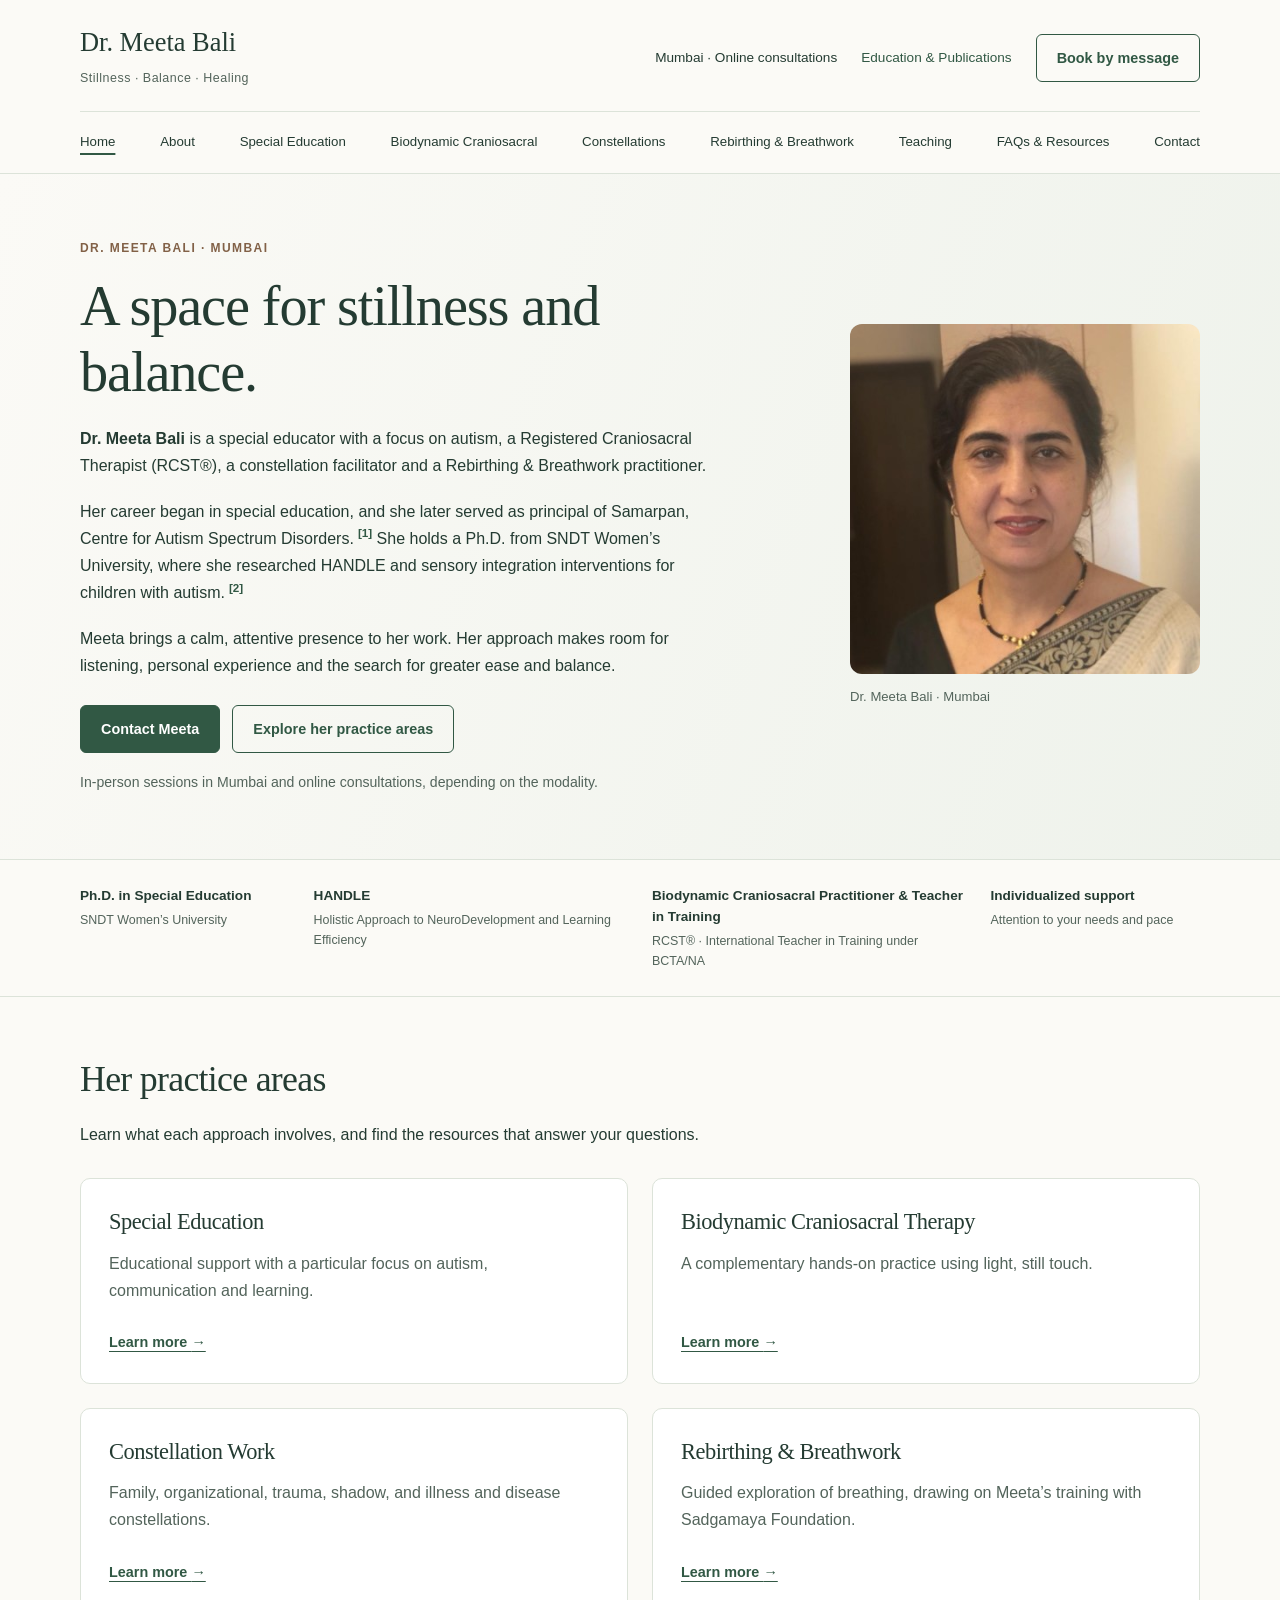
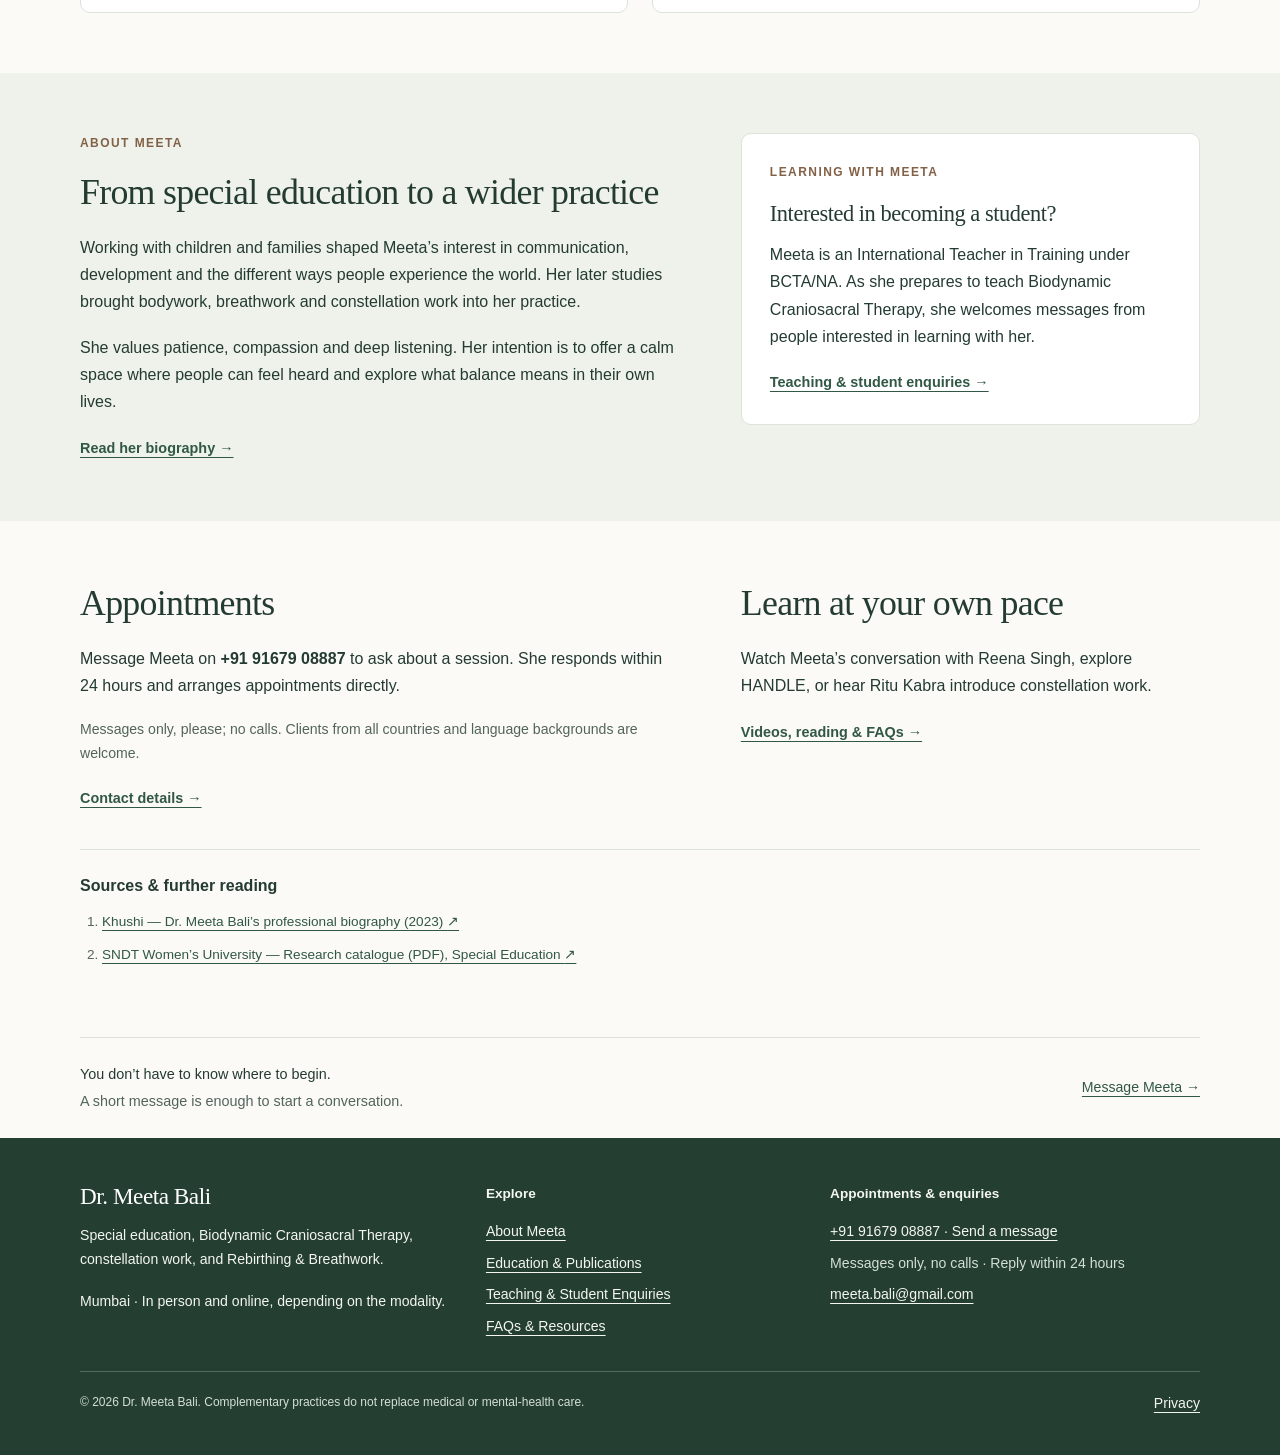
==== commit 1a4d02bf: "Add files via upload" ====
--- a/index.html
+++ b/index.html
@@ -1,2 +1,19 @@
 <!doctype html>
-<html lang="en"><head><meta charset="utf-8"><meta name="viewport" content="width=device-width,initial-scale=1"><title>Special Education &amp; Integrative Practice in Mumbai | Dr. Meeta Bali</title><meta name="description" content="Explore Dr. Meeta Bali’s practice, learning resources and appointments in Mumbai and online."><meta name="theme-color" content="#28483f"><meta property="og:title" content="Special Education &amp; Integrative Practice in Mumbai | Dr. Meeta Bali"><meta property="og:description" content="Explore Dr. Meeta Bali’s practice, learning resources and appointments in Mumbai and online."><meta property="og:type" content="website"><link rel="stylesheet" href="assets/style.css"><script type="application/ld+json">{"@context": "https://schema.org", "@type": "Person", "name": "Dr. Meeta Bali", "jobTitle": "Special Educator and Biodynamic Craniosacral Practitioner", "email": "meeta.bali@gmail.com", "url": "https://arjitbali-debug.github.io/Mom-Website/", "sameAs": ["https://in.linkedin.com/in/dr-meeta-bali"]}</script><script src="assets/site.js" defer></script></head><body><a class="skip-link" href="#main">Skip to content</a><header><div class="container nav"><a class="logo" href="index.html">Dr. Meeta Bali<span>Education · Bodywork · Connection</span></a><button class="menu" aria-label="Open navigation" aria-expanded="false" aria-controls="site-nav" hidden>Menu ☰</button><nav class="navlinks" id="site-nav" aria-label="Main navigation"><a aria-current="page" href="index.html">Home</a><a href="about.html">About</a><a href="special-education.html">Special Education</a><a href="craniosacral.html">Biodynamic Craniosacral</a><a href="constellations.html">Constellations</a><a href="breathwork.html">Rebirthing & Breathwork</a><a href="teaching.html">Teaching</a><a href="resources.html">FAQs & Resources</a><a href="contact.html" class="btn">Contact</a></nav></div></header><main id="main"><section class="hero"><div class="container hero-grid"><div><p class="eyebrow">Dr. Meeta Bali · Mumbai</p><h1>A space to feel heard.<br><em>A place to begin.</em></h1><p class="lead">Special education, gentle bodywork and systemic practice, brought together with presence, respect and a whole-person approach.</p><p>For children and families, adults, and those exploring the patterns in their relationships or organizations.</p><div class="hero-actions"><a class="btn" href="contact.html">Contact Meeta ↗</a><a class="btn outline" href="therapies.html">Explore the practice</a></div><p class="small">Not sure which approach is right for you? Start with a question.</p></div><figure class="portrait"><img src="assets/meeta-bali.jpg" width="400" height="400" alt="Dr. Meeta Bali" fetchpriority="high"><figcaption>Dr. Meeta Bali<span>Presence · Compassion · Deep listening</span></figcaption></figure></div></section><section class="section trust-section"><div class="container"><div class="trust-strip"><span>Ph.D. in Special Education</span><span>Autism-focused experience</span><span>Biodynamic Craniosacral Practitioner</span><span>Individualized support</span></div></div></section><section class="section "><div class="container"><div class="section-head"><p class="eyebrow">Ways to work together</p><h2>Different approaches.<br>One person at the centre.</h2><p>Learn about each area of practice, then choose your next step.</p></div><div class="grid two service-grid"><article class="card service-card"><span class="number">01</span><h3>Special Education</h3><p>Individualized learning, communication and developmental support for children and families, with a particular focus on autism.</p><a class="link-arrow" href="special-education.html">Explore special education <span aria-hidden="true">↗</span></a></article><article class="card service-card"><span class="number">02</span><h3>Biodynamic Craniosacral Therapy</h3><p>A gentle, light-touch practice with space for stillness, body awareness and a quieter pace.</p><a class="link-arrow" href="craniosacral.html">Explore craniosacral therapy <span aria-hidden="true">↗</span></a></article><article class="card service-card"><span class="number">03</span><h3>Constellation Work</h3><p>An experiential way to explore relationships and patterns within families, organizations and personal life.</p><a class="link-arrow" href="constellations.html">Explore constellation work <span aria-hidden="true">↗</span></a></article><article class="card service-card"><span class="number">04</span><h3>Rebirthing & Breathwork</h3><p>An opportunity to explore the breath and your felt experience, with attention to individual needs and pacing.</p><a class="link-arrow" href="breathwork.html">Explore breathwork & rebirthing <span aria-hidden="true">↗</span></a></article></div></div></section><section class="section tint"><div class="container"><div class="grid two about-teaser"><div><p class="eyebrow">Meet Meeta</p><h2>A foundation in education.<br>A practice shaped by listening.</h2></div><div><p class="lead">My journey began with children with autism and their families. It taught me to look beyond symptoms and behaviours, and to meet the whole person.</p><p>Today, my work brings together developmental understanding, body awareness, breathwork and systemic approaches. I make space for each person’s experience and their own pace.</p><a class="link-arrow" href="about.html">Read my story ↗</a></div></div></div></section><section class="section "><div class="container"><div class="section-head"><p class="eyebrow">Your first step</p><h2>Begin with a conversation.</h2></div><div class="grid"><article class="step"><span>01</span><h3>Share what brings you here</h3><p>A short enquiry is enough. You do not need to choose a therapy in advance.</p></article><article class="step"><span>02</span><h3>Explore the fit</h3><p>Ask about the approach, suitability, fees and available appointment formats.</p></article><article class="step"><span>03</span><h3>Agree on the next step</h3><p>Arrange a session directly with Meeta once your questions have been discussed.</p></article></div></div></section><section class="section tint"><div class="container"><div class="grid two"><div><p class="eyebrow">For the curious</p><h2>Questions are welcome.</h2><p>Get a clearer picture of the work before reaching out.</p><a class="link-arrow" href="resources.html">Browse FAQs & videos ↗</a></div><div><details class="faq"><summary>What is craniosacral therapy?</summary><div><p>It is a complementary practice using light touch. Visit the <a href="craniosacral.html">craniosacral page</a> for an introduction to the biodynamic approach and what a session may involve.</p></div></details><details class="faq"><summary>Can I enquire without choosing a therapy?</summary><div><p>Yes. Share what you would like support with, and ask Meeta which area of her practice may be relevant.</p></div></details><details class="faq"><summary>How do I arrange a session?</summary><div><p>Meeta prefers messages, not calls, and responds within 24 hours. Visit the <a href="contact.html">contact page</a> for details. Appointments are arranged directly with her.</p></div></details></div></div></div></section><section class="section tint"><div class="container"><div class="grid two"><div><p class="eyebrow">Learning with Meeta</p><h2>A new chapter<br>in teaching.</h2><p class="lead">Interested in learning Biodynamic Craniosacral Therapy?</p></div><div><p>Meeta is an International Teacher in Training under the Biodynamic Craniosacral Therapy Association of North America (BCTA/NA). She welcomes interest from prospective students as she prepares to begin teaching.</p><a class="btn outline" href="teaching.html">Explore learning opportunities ↗</a></div></div></div></section><section class="section cta-section"><div class="container"><div class="cta"><div><p class="eyebrow">A first step, at your pace</p><h2>You don’t have to know<br>where to begin.</h2><p>Tell Meeta a little about what brings you here. You can ask a question or enquire about a session.</p></div><a class="btn" href="contact.html">Start a conversation ↗</a></div></div></section></main><footer><div class="container footer-grid"><div><h3>Dr. Meeta Bali</h3><p>Special educator. Biodynamic craniosacral practitioner.<br>Constellation facilitator. Breathwork practitioner.</p><p>Mumbai, India · By appointment</p></div><div class="footer-links"><strong>Explore the practice</strong><a href="special-education.html">Special Education</a><a href="craniosacral.html">Biodynamic Craniosacral Therapy</a><a href="constellations.html">Constellation Work</a><a href="breathwork.html">Rebirthing & Breathwork</a></div><div class="footer-links"><strong>Let’s connect</strong><a href="mailto:meeta.bali@gmail.com">meeta.bali@gmail.com</a><a href="contact.html">Contact Meeta ↗</a><a href="resources.html">Questions & resources</a><a href="education-publications.html">Education & publications</a><a href="teaching.html">Learning with Meeta</a><a href="https://in.linkedin.com/in/dr-meeta-bali" target="_blank" rel="noopener noreferrer">Professional profile ↗</a></div></div><div class="container footer-bottom"><p>© 2026 Dr. Meeta Bali. Complementary practices do not replace medical or mental-health care.</p><a href="privacy.html">Privacy</a></div></footer></body></html>+<html lang="en"><head><meta charset="utf-8"><meta name="viewport" content="width=device-width,initial-scale=1"><meta name="site-revision" content="2026-09-24-feedback-review"><title>Stillness, Balance &amp; Individualized Support | Dr. Meeta Bali</title><meta name="description" content="Meet Dr. Meeta Bali: special educator, Biodynamic Craniosacral practitioner and teacher in training, constellation and breathwork practitioner."><meta name="theme-color" content="#315844"><style>
+:root{--ink:#243b32;--muted:#53645b;--green:#315844;--paper:#fbfaf6;--tint:#eef2eb;--line:#dce3d9;--white:#fff;--accent:#826147}
+*{box-sizing:border-box}html{scroll-behavior:smooth}body{margin:0;color:var(--ink);background:var(--paper);font:16px/1.7 Arial,Helvetica,sans-serif}a{color:var(--green);text-underline-offset:4px}a:hover{text-decoration-thickness:2px}img{max-width:100%;display:block}button{font:inherit;cursor:pointer}a,button,summary{-webkit-tap-highlight-color:transparent}a:focus-visible,button:focus-visible,summary:focus-visible{outline:3px solid #9a5834;outline-offset:5px}[hidden]{display:none!important}.wrap{width:min(1120px,calc(100% - 64px));margin-inline:auto}.reading{max-width:760px}.center{margin-inline:auto}p{margin:0 0 1.15rem}p:last-child{margin-bottom:0}h1,h2,h3{color:var(--ink);font-family:Georgia,'Times New Roman',serif;font-weight:400;letter-spacing:-.02em;overflow-wrap:break-word}h1{font-size:clamp(2.25rem,4vw,3.5rem);line-height:1.16;margin:0 0 1.25rem}h2{font-size:clamp(1.8rem,2.8vw,2.45rem);line-height:1.23;margin:0 0 1.25rem}h3{font-size:1.4rem;line-height:1.32;margin:0 0 .8rem}.lead{font-size:1.12rem;line-height:1.75;max-width:730px}.eyebrow{font-size:.75rem;font-weight:700;letter-spacing:.12em;text-transform:uppercase;color:var(--accent);margin:0 0 1rem}.small{font-size:.88rem;color:var(--muted)}.skip-link{position:absolute;width:1px;height:1px;padding:0;margin:-1px;overflow:hidden;clip-path:inset(50%);white-space:nowrap}.skip-link:focus-visible{position:fixed;top:12px;left:12px;width:auto;height:auto;margin:0;padding:12px 18px;clip-path:none;background:#fff;z-index:1000;box-shadow:0 3px 16px #0002}header{background:var(--paper);border-bottom:1px solid var(--line)}.topbar{display:flex;justify-content:space-between;align-items:center;gap:24px;padding:26px 0 22px}.brand{text-decoration:none;color:var(--ink)}.brand-name{display:block;font:1.65rem/1.25 Georgia,serif}.brand-subtitle{display:block;margin-top:9px;font-size:.78rem;letter-spacing:.04em;color:var(--muted)}.header-meta{display:flex;gap:24px;align-items:center;font-size:.85rem}.header-meta a{text-decoration:none}.button{display:inline-flex;align-items:center;justify-content:center;gap:8px;background:var(--green);color:#fff;text-decoration:none;font:600 .9rem/1.4 Arial,sans-serif;padding:13px 20px;border:1px solid var(--green);border-radius:6px;min-height:46px}.button:hover{background:#244532;color:#fff}.button.secondary{background:transparent;color:var(--green)}.button.secondary:hover{background:var(--tint)}.navlinks{display:flex;justify-content:space-between;align-items:center;gap:12px;border-top:1px solid var(--line);padding:14px 0}.navlinks a{font-size:.83rem;line-height:1.4;text-decoration:none;padding:7px 0;color:var(--ink)}.navlinks a[aria-current=page]{text-decoration:underline;text-decoration-color:var(--green);text-decoration-thickness:2px;text-underline-offset:7px}.menu{display:none;background:transparent;border:1px solid var(--line);border-radius:5px;padding:8px 12px;color:var(--ink)}.hero{padding:64px 0;background:linear-gradient(110deg,#fbfaf6,#eef2eb)}.hero-grid{display:grid;grid-template-columns:minmax(0,1.5fr) minmax(0,1fr);gap:70px;align-items:center}.hero h1{font-size:clamp(2.6rem,4.8vw,3.9rem)}.portrait{margin:0;width:100%;max-width:350px;justify-self:end}.portrait img{width:100%;height:auto;aspect-ratio:1;object-fit:cover;border-radius:12px}.portrait figcaption{font-size:.82rem;color:var(--muted);margin-top:12px}.actions{display:flex;gap:12px;flex-wrap:wrap;margin-top:26px}.hero .small{margin-top:18px}.section{padding:60px 0}.tint{background:var(--tint)}.section-title{max-width:720px;margin-bottom:30px}.grid{display:grid;grid-template-columns:repeat(2,minmax(0,1fr));gap:24px}.grid.three{grid-template-columns:repeat(3,minmax(0,1fr))}.split{display:grid;grid-template-columns:minmax(0,1.3fr) minmax(0,1fr);gap:64px;align-items:start}.card{background:var(--white);border:1px solid var(--line);border-radius:10px;padding:28px}.service{display:flex;flex-direction:column}.service p{color:var(--muted)}.service>a:last-child{margin-top:auto;padding-top:8px;font-size:.9rem;font-weight:600}.page-title{padding:52px 0 42px;background:var(--tint)}.page-title .lead{color:var(--muted)}.article-block+.article-block{margin-top:36px}.article-block h3{margin-top:24px}.list{padding-left:22px;margin:0 0 1.1rem}.list li+li{margin-top:8px}.ref{font:700 .73rem Arial,sans-serif;vertical-align:super;white-space:nowrap;margin-left:4px;text-decoration:none}.sources{border-top:1px solid var(--line);padding-top:24px;margin-top:38px;color:var(--muted);font-size:.85rem}.sources h2{font:600 1rem/1.5 Arial,sans-serif;letter-spacing:0;margin:0 0 12px}.sources ol{padding-left:22px;margin:0}.sources li{margin-bottom:10px;scroll-margin-top:20px}.sources a{overflow-wrap:anywhere}.source-note{font-size:.85rem;color:var(--muted);border-left:3px solid #b3c3af;padding-left:18px;margin-top:24px}.quote{border-left:3px solid #b3c3af;margin:30px 0;padding:4px 0 4px 24px;font:italic 1.4rem/1.6 Georgia,serif}.cta{display:flex;justify-content:space-between;align-items:center;gap:35px;border-top:1px solid var(--line);padding:38px 0}.cta h2{font-size:1.8rem;margin-bottom:10px}.cta p{max-width:700px}.cta .button{flex-shrink:0}.faq{border-bottom:1px solid var(--line)}.faq summary{padding:20px 25px 20px 0;cursor:pointer;font-weight:600}.faq>div{padding:0 0 20px;color:var(--muted)}.video-box{aspect-ratio:16/9;background:#e5ebe0;border:1px solid var(--line);border-radius:8px;display:flex;align-items:center;justify-content:center;flex-direction:column;padding:20px;gap:14px;margin:20px 0}.video-box p{text-align:center;margin:0;font-size:.8rem;color:var(--muted)}.video-box.loaded{padding:0}.video-box iframe{width:100%;height:100%;border:0;border-radius:8px}.video-card>p{font-size:.95rem}.video-card h3{font-size:1.3rem}.qualifications{margin:0}.qualification{padding:22px 0;border-bottom:1px solid var(--line)}.qualification:first-child{padding-top:0}.qualification h3{font-size:1.25rem;margin-bottom:8px}.contact-number{display:block;font:1.7rem/1.35 Georgia,serif;margin:14px 0;white-space:nowrap}.contact-item{padding:22px 0;border-bottom:1px solid var(--line)}.contact-item:first-child{padding-top:0}.contact-item h3{font:700 .85rem/1.5 Arial,sans-serif;letter-spacing:0;margin-bottom:8px}.contact-item a{overflow-wrap:anywhere}.footer{background:#243e32;color:#f4f6f0;padding:44px 0 24px}.footer a{color:#f4f6f0}.footer-grid{display:grid;grid-template-columns:1.2fr 1fr 1.2fr;gap:36px}.footer h2{color:#fff;font-size:1.45rem;margin-bottom:14px}.footer p,.footer a{font-size:.88rem}.footer-links{display:flex;flex-direction:column;align-items:start;gap:8px}.footer-links strong{font-size:.85rem;margin-bottom:7px}.footer-bottom{border-top:1px solid #53695a;margin-top:32px;padding-top:20px;display:flex;justify-content:space-between;gap:30px;font-size:.75rem;color:#d4dfd6}.footer-bottom p{max-width:740px;font-size:.75rem}.badge-row{display:flex;flex-wrap:wrap;gap:12px;margin:22px 0}.badge{font-size:.78rem;padding:5px 10px;border:1px solid #b9cbb8;border-radius:4px}.plain-link{font-size:.9rem;font-weight:600}.rule{border:0;border-top:1px solid var(--line);margin:32px 0}section[id],article[id]{scroll-margin-top:24px}
+@media(max-width:1020px){.header-meta .location{display:none}.navlinks{flex-wrap:wrap;justify-content:flex-start;gap:8px 24px}.hero-grid{gap:40px}.split{gap:35px}}
+@media(max-width:760px){.wrap{width:calc(100% - 40px)}.topbar{padding:20px 0;gap:16px}.brand-name{font-size:1.4rem}.brand-subtitle{font-size:.72rem;margin-top:8px}.header-meta{display:none}.js .menu{display:block}.navlinks{gap:10px 20px;padding:16px 0}.js .navlinks{display:none}.js .navlinks.open{display:flex;flex-direction:column;align-items:stretch;gap:4px}.navlinks a{font-size:.93rem;padding:10px 0}.hero{padding:38px 0 44px}.hero-grid{grid-template-columns:1fr;gap:32px}.hero h1{font-size:2.55rem}.portrait{justify-self:start;max-width:280px}.section{padding:40px 0}.page-title{padding:38px 0 30px}.grid,.grid.three,.split,.footer-grid{grid-template-columns:1fr;gap:24px}.card{padding:24px}.lead{font-size:1.05rem}.cta{flex-direction:column;align-items:start;gap:20px;padding:30px 0}.footer-bottom{flex-direction:column;gap:14px}.footer{padding-top:35px}.sources{margin-top:28px}.quote{font-size:1.2rem}.section-title{margin-bottom:24px}}
+@media(max-width:360px){.wrap{width:calc(100% - 32px)}.brand-name{font-size:1.25rem}.brand-subtitle{font-size:.65rem}.menu{padding:7px 9px}.actions{flex-direction:column;align-items:stretch}.contact-number{font-size:1.5rem}}
+@media(prefers-reduced-motion:reduce){html{scroll-behavior:auto}}
+
+/* September 24: personal introduction and quieter contact invitation */
+.credential-strip{padding:25px 0;border-top:1px solid var(--line);border-bottom:1px solid var(--line)}.credentials{display:grid;grid-template-columns:1fr 1.5fr 1.5fr 1fr;gap:24px;align-items:start}.credential{font-size:.85rem;line-height:1.55}.credential strong{display:block;font-weight:600;margin-bottom:5px}.credential span{display:block;color:var(--muted);font-size:.78rem}.gentle-contact{border-top:1px solid var(--line);padding:24px 0;display:flex;justify-content:space-between;align-items:center;gap:24px}.gentle-contact p{font-size:.9rem;color:var(--muted);margin:0}.gentle-contact strong{display:block;color:var(--ink);font-weight:500;margin-bottom:3px}.gentle-contact>a{font-size:.88rem;white-space:nowrap}.hero h1{font-size:clamp(2.5rem,4.4vw,3.65rem)}.hero .lead{font-size:1rem;line-height:1.7}.about-voice p{font:400 1rem/1.7 Arial,Helvetica,sans-serif}.session-steps{counter-reset:step;list-style:none;padding:0}.session-steps li{counter-increment:step;padding:20px 0 20px 44px;position:relative;border-bottom:1px solid var(--line)}.session-steps li:before{content:counter(step,decimal-leading-zero);position:absolute;left:0;top:23px;color:var(--accent);font-size:.85rem}.session-steps h3{font-size:1.25rem}.session-steps p{margin:0}.article-block .source-note{font-size:.87rem}
+@media(max-width:900px){.credentials{grid-template-columns:1fr 1fr;gap:24px}.gentle-contact{flex-direction:column;align-items:start;gap:10px}}
+@media(max-width:420px){.credentials{grid-template-columns:1fr}.credential-strip{padding:22px 0}.credentials{gap:16px}.credential{padding-bottom:12px;border-bottom:1px solid var(--line)}.credential:last-child{border:0;padding:0}}
+</style><script type="application/ld+json">{"@context": "https://schema.org", "@type": "Person", "name": "Dr. Meeta Bali", "jobTitle": "Special Educator and Biodynamic Craniosacral Practitioner", "telephone": "+919167908887", "email": "meeta.bali@gmail.com"}</script></head><body><a class="skip-link" href="#main">Skip to content</a><header><div class="wrap"><div class="topbar"><a class="brand" href="index.html"><span class="brand-name">Dr. Meeta Bali</span> <span class="brand-subtitle">Stillness · Balance · Healing</span></a><div class="header-meta"><span class="location">Mumbai · Online consultations</span><a href="education-publications.html">Education & Publications</a><a class="button secondary" href="contact.html">Book by message</a></div><button class="menu" hidden aria-controls="site-nav" aria-expanded="false">Menu</button></div><nav class="navlinks" id="site-nav" aria-label="Main navigation"><a href="index.html" aria-current="page">Home</a><a href="about.html">About</a><a href="special-education.html">Special Education</a><a href="craniosacral.html">Biodynamic Craniosacral</a><a href="constellations.html">Constellations</a><a href="breathwork.html">Rebirthing & Breathwork</a><a href="teaching.html">Teaching</a><a href="resources.html">FAQs & Resources</a><a href="contact.html">Contact</a></nav></div></header><main id="main" tabindex="-1"><section class="hero"><div class="wrap hero-grid"><div><p class="eyebrow">Dr. Meeta Bali · Mumbai</p><h1>A space for stillness and balance.</h1><p class="lead"><strong>Dr. Meeta Bali</strong> is a special educator with a focus on autism, a Registered Craniosacral Therapist (RCST®), a constellation facilitator and a Rebirthing & Breathwork practitioner.</p><p>Her career began in special education, and she later served as principal of Samarpan, Centre for Autism Spectrum Disorders.<a class="ref" href="#source-career" aria-label="Source 1">[1]</a> She holds a Ph.D. from SNDT Women’s University, where she researched HANDLE and sensory integration interventions for children with autism.<a class="ref" href="#source-phd" aria-label="Source 2">[2]</a></p><p>Meeta brings a calm, attentive presence to her work. Her approach makes room for listening, personal experience and the search for greater ease and balance.</p><div class="actions"><a class="button" href="contact.html">Contact Meeta</a><a class="button secondary" href="therapies.html">Explore her practice areas</a></div><p class="small">In-person sessions in Mumbai and online consultations, depending on the modality.</p></div><figure class="portrait"><img src="[data-uri]" width="400" height="400" alt="Dr. Meeta Bali"><figcaption>Dr. Meeta Bali · Mumbai</figcaption></figure></div></section><section class="credential-strip" aria-label="Qualifications and approach"><div class="wrap credentials"><div class="credential"><strong>Ph.D. in Special Education</strong><span>SNDT Women’s University</span></div><div class="credential"><strong>HANDLE</strong><span>Holistic Approach to NeuroDevelopment and Learning Efficiency</span></div><div class="credential"><strong>Biodynamic Craniosacral Practitioner & Teacher in Training</strong><span>RCST® · International Teacher in Training under BCTA/NA</span></div><div class="credential"><strong>Individualized support</strong><span>Attention to your needs and pace</span></div></div></section><section class="section "><div class="wrap"><div class="section-title"><h2>Her practice areas</h2><p>Learn what each approach involves, and find the resources that answer your questions.</p></div><div class="grid"><article class="card service"><h3>Special Education</h3><p>Educational support with a particular focus on autism, communication and learning.</p><a href="special-education.html">Learn more <span aria-hidden="true">→</span></a></article><article class="card service"><h3>Biodynamic Craniosacral Therapy</h3><p>A complementary hands-on practice using light, still touch.</p><a href="craniosacral.html">Learn more <span aria-hidden="true">→</span></a></article><article class="card service"><h3>Constellation Work</h3><p>Family, organizational, trauma, shadow, and illness and disease constellations.</p><a href="constellations.html">Learn more <span aria-hidden="true">→</span></a></article><article class="card service"><h3>Rebirthing & Breathwork</h3><p>Guided exploration of breathing, drawing on Meeta’s training with Sadgamaya Foundation.</p><a href="breathwork.html">Learn more <span aria-hidden="true">→</span></a></article></div></div></section><section class="section tint"><div class="wrap"><div class="split"><div><p class="eyebrow">About Meeta</p><h2>From special education to a wider practice</h2><p>Working with children and families shaped Meeta’s interest in communication, development and the different ways people experience the world. Her later studies brought bodywork, breathwork and constellation work into her practice.</p><p>She values patience, compassion and deep listening. Her intention is to offer a calm space where people can feel heard and explore what balance means in their own lives.</p><a class="plain-link" href="about.html">Read her biography →</a></div><aside class="card"><p class="eyebrow">Learning with Meeta</p><h3>Interested in becoming a student?</h3><p>Meeta is an International Teacher in Training under BCTA/NA. As she prepares to teach Biodynamic Craniosacral Therapy, she welcomes messages from people interested in learning with her.</p><a class="plain-link" href="teaching.html">Teaching & student enquiries →</a></aside></div></div></section><section class="section "><div class="wrap"><div class="split"><div><h2>Appointments</h2><p>Message Meeta on <strong>+91 91679 08887</strong> to ask about a session. She responds within 24 hours and arranges appointments directly.</p><p class="small">Messages only, please; no calls. Clients from all countries and language backgrounds are welcome.</p><a class="plain-link" href="contact.html">Contact details →</a></div><div><h2>Learn at your own pace</h2><p>Watch Meeta’s conversation with Reena Singh, explore HANDLE, or hear Ritu Kabra introduce constellation work.</p><a class="plain-link" href="resources.html">Videos, reading & FAQs →</a></div></div><aside class="sources" aria-label="Sources and further reading"><h2>Sources & further reading</h2><ol><li id="source-career"><a href="https://www.khushi.net.in/event/ask-anything-about-craniosacral-therapy-and-autism/" target="_blank" rel="noopener noreferrer">Khushi — Dr. Meeta Bali’s professional biography (2023) <span aria-hidden="true">↗</span></a></li><li id="source-phd"><a href="https://sndt.ac.in/pdf/naac/ssr-report/criterion-3/research-catalogue.pdf" target="_blank" rel="noopener noreferrer">SNDT Women’s University — Research catalogue (PDF), Special Education <span aria-hidden="true">↗</span></a></li></ol></aside></div></section><div class="wrap"><section class="gentle-contact" aria-label="Get in touch"><p><strong>You don’t have to know where to begin.</strong>A short message is enough to start a conversation.</p><a href="contact.html">Message Meeta →</a></section></div></main><footer class="footer"><div class="wrap"><div class="footer-grid"><div><h2>Dr. Meeta Bali</h2><p>Special education, Biodynamic Craniosacral Therapy, constellation work, and Rebirthing & Breathwork.</p><p>Mumbai · In person and online, depending on the modality.</p></div><div class="footer-links"><strong>Explore</strong><a href="about.html">About Meeta</a><a href="education-publications.html">Education & Publications</a><a href="teaching.html">Teaching & Student Enquiries</a><a href="resources.html">FAQs & Resources</a></div><div class="footer-links"><strong>Appointments & enquiries</strong><a href="sms:+919167908887">+91 91679 08887 · Send a message</a><span class="small" style="color:#d4dfd6">Messages only, no calls · Reply within 24 hours</span><a href="mailto:meeta.bali@gmail.com">meeta.bali@gmail.com</a></div></div><div class="footer-bottom"><p>© 2026 Dr. Meeta Bali. Complementary practices do not replace medical or mental-health care.</p><a href="privacy.html">Privacy</a></div></div></footer><script>'use strict';
+document.documentElement.classList.add('js');
+const menu=document.querySelector('.menu'), nav=document.querySelector('.navlinks');
+if(menu&&nav){menu.hidden=false;const close=()=>{nav.classList.remove('open');menu.setAttribute('aria-expanded','false');menu.textContent='Menu';};menu.addEventListener('click',()=>{const open=nav.classList.toggle('open');menu.setAttribute('aria-expanded',String(open));menu.textContent=open?'Close':'Menu';});document.addEventListener('keydown',e=>{if(e.key==='Escape'&&nav.classList.contains('open')){close();menu.focus();}});nav.querySelectorAll('a').forEach(a=>a.addEventListener('click',close));}
+document.querySelectorAll('.video-load').forEach(button=>{button.hidden=false;button.addEventListener('click',()=>{const frame=document.createElement('iframe');frame.src='https://www.youtube-nocookie.com/embed/'+button.dataset.video+'?autoplay=1';frame.title=button.dataset.title;frame.allow='autoplay; encrypted-media; picture-in-picture';frame.allowFullscreen=true;frame.referrerPolicy='strict-origin-when-cross-origin';const box=button.closest('.video-box');box.classList.add('loaded');box.replaceChildren(frame);frame.focus();});});
+</script></body></html>
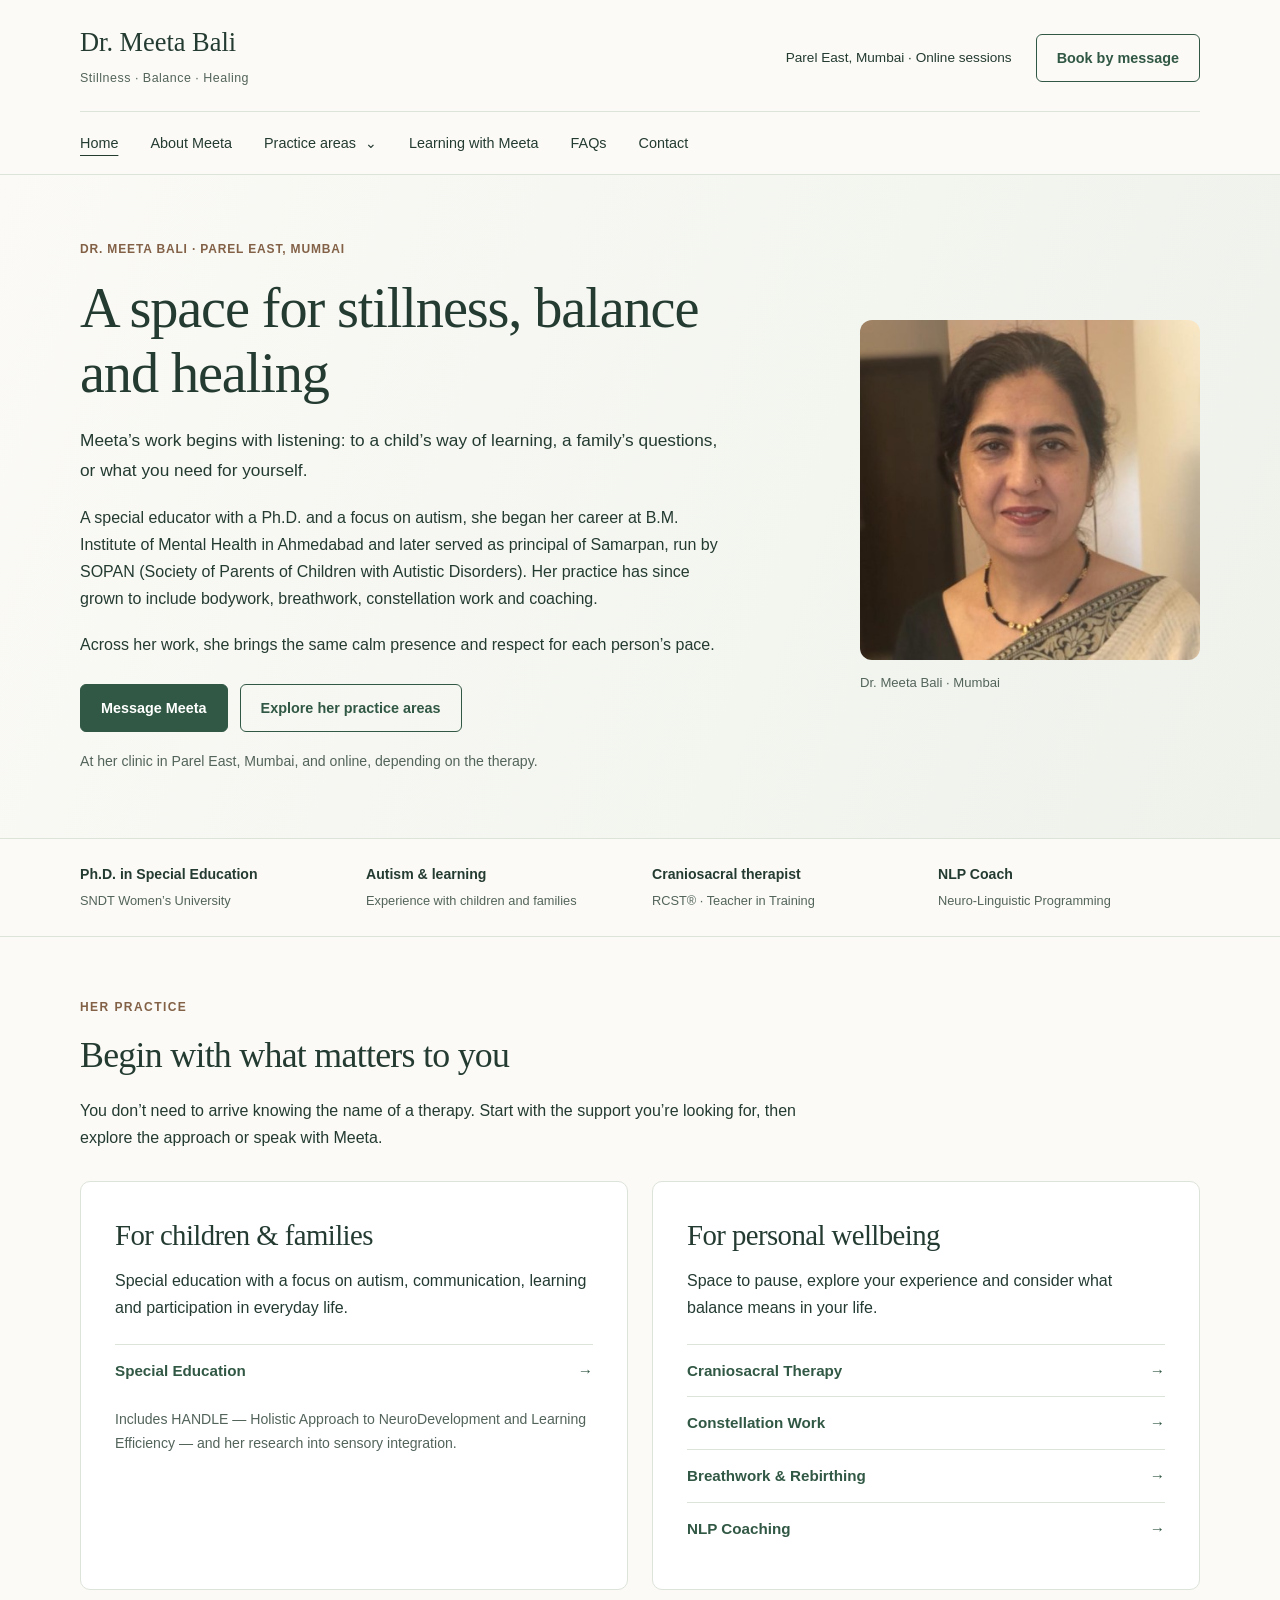
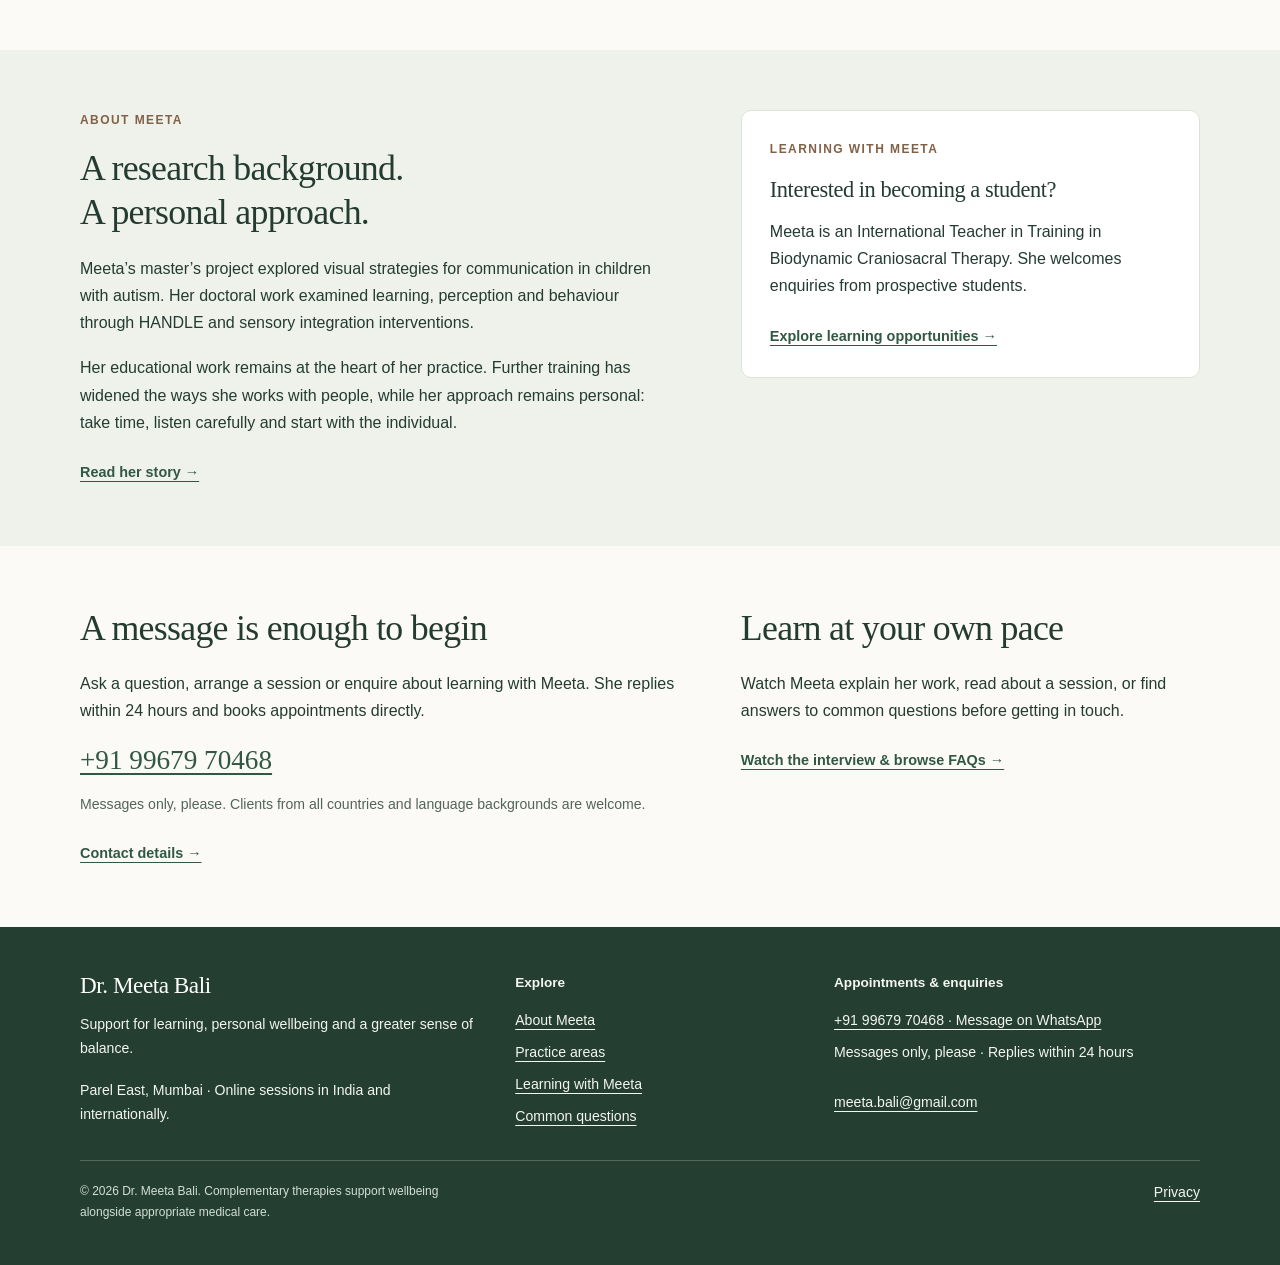
==== commit 8ea51a90: "Add files via upload" ====
--- a/index.html
+++ b/index.html
@@ -1,5 +1,5 @@
 <!doctype html>
-<html lang="en"><head><meta charset="utf-8"><meta name="viewport" content="width=device-width,initial-scale=1"><meta name="site-revision" content="2026-09-24-feedback-review"><title>Stillness, Balance &amp; Individualized Support | Dr. Meeta Bali</title><meta name="description" content="Meet Dr. Meeta Bali: special educator, Biodynamic Craniosacral practitioner and teacher in training, constellation and breathwork practitioner."><meta name="theme-color" content="#315844"><style>
+<html lang="en"><head><meta charset="utf-8"><meta name="viewport" content="width=device-width,initial-scale=1"><meta name="site-revision" content="2026-11-16-cohesive-review"><title>Stillness, Balance &amp; Healing | Dr. Meeta Bali</title><meta name="description" content="Meet Dr. Meeta Bali: special educator, craniosacral therapist, NLP coach and teacher in training. In-person sessions in Parel East, Mumbai, and online."><meta name="theme-color" content="#315844"><style>
 :root{--ink:#243b32;--muted:#53645b;--green:#315844;--paper:#fbfaf6;--tint:#eef2eb;--line:#dce3d9;--white:#fff;--accent:#826147}
 *{box-sizing:border-box}html{scroll-behavior:smooth}body{margin:0;color:var(--ink);background:var(--paper);font:16px/1.7 Arial,Helvetica,sans-serif}a{color:var(--green);text-underline-offset:4px}a:hover{text-decoration-thickness:2px}img{max-width:100%;display:block}button{font:inherit;cursor:pointer}a,button,summary{-webkit-tap-highlight-color:transparent}a:focus-visible,button:focus-visible,summary:focus-visible{outline:3px solid #9a5834;outline-offset:5px}[hidden]{display:none!important}.wrap{width:min(1120px,calc(100% - 64px));margin-inline:auto}.reading{max-width:760px}.center{margin-inline:auto}p{margin:0 0 1.15rem}p:last-child{margin-bottom:0}h1,h2,h3{color:var(--ink);font-family:Georgia,'Times New Roman',serif;font-weight:400;letter-spacing:-.02em;overflow-wrap:break-word}h1{font-size:clamp(2.25rem,4vw,3.5rem);line-height:1.16;margin:0 0 1.25rem}h2{font-size:clamp(1.8rem,2.8vw,2.45rem);line-height:1.23;margin:0 0 1.25rem}h3{font-size:1.4rem;line-height:1.32;margin:0 0 .8rem}.lead{font-size:1.12rem;line-height:1.75;max-width:730px}.eyebrow{font-size:.75rem;font-weight:700;letter-spacing:.12em;text-transform:uppercase;color:var(--accent);margin:0 0 1rem}.small{font-size:.88rem;color:var(--muted)}.skip-link{position:absolute;width:1px;height:1px;padding:0;margin:-1px;overflow:hidden;clip-path:inset(50%);white-space:nowrap}.skip-link:focus-visible{position:fixed;top:12px;left:12px;width:auto;height:auto;margin:0;padding:12px 18px;clip-path:none;background:#fff;z-index:1000;box-shadow:0 3px 16px #0002}header{background:var(--paper);border-bottom:1px solid var(--line)}.topbar{display:flex;justify-content:space-between;align-items:center;gap:24px;padding:26px 0 22px}.brand{text-decoration:none;color:var(--ink)}.brand-name{display:block;font:1.65rem/1.25 Georgia,serif}.brand-subtitle{display:block;margin-top:9px;font-size:.78rem;letter-spacing:.04em;color:var(--muted)}.header-meta{display:flex;gap:24px;align-items:center;font-size:.85rem}.header-meta a{text-decoration:none}.button{display:inline-flex;align-items:center;justify-content:center;gap:8px;background:var(--green);color:#fff;text-decoration:none;font:600 .9rem/1.4 Arial,sans-serif;padding:13px 20px;border:1px solid var(--green);border-radius:6px;min-height:46px}.button:hover{background:#244532;color:#fff}.button.secondary{background:transparent;color:var(--green)}.button.secondary:hover{background:var(--tint)}.navlinks{display:flex;justify-content:space-between;align-items:center;gap:12px;border-top:1px solid var(--line);padding:14px 0}.navlinks a{font-size:.83rem;line-height:1.4;text-decoration:none;padding:7px 0;color:var(--ink)}.navlinks a[aria-current=page]{text-decoration:underline;text-decoration-color:var(--green);text-decoration-thickness:2px;text-underline-offset:7px}.menu{display:none;background:transparent;border:1px solid var(--line);border-radius:5px;padding:8px 12px;color:var(--ink)}.hero{padding:64px 0;background:linear-gradient(110deg,#fbfaf6,#eef2eb)}.hero-grid{display:grid;grid-template-columns:minmax(0,1.5fr) minmax(0,1fr);gap:70px;align-items:center}.hero h1{font-size:clamp(2.6rem,4.8vw,3.9rem)}.portrait{margin:0;width:100%;max-width:350px;justify-self:end}.portrait img{width:100%;height:auto;aspect-ratio:1;object-fit:cover;border-radius:12px}.portrait figcaption{font-size:.82rem;color:var(--muted);margin-top:12px}.actions{display:flex;gap:12px;flex-wrap:wrap;margin-top:26px}.hero .small{margin-top:18px}.section{padding:60px 0}.tint{background:var(--tint)}.section-title{max-width:720px;margin-bottom:30px}.grid{display:grid;grid-template-columns:repeat(2,minmax(0,1fr));gap:24px}.grid.three{grid-template-columns:repeat(3,minmax(0,1fr))}.split{display:grid;grid-template-columns:minmax(0,1.3fr) minmax(0,1fr);gap:64px;align-items:start}.card{background:var(--white);border:1px solid var(--line);border-radius:10px;padding:28px}.service{display:flex;flex-direction:column}.service p{color:var(--muted)}.service>a:last-child{margin-top:auto;padding-top:8px;font-size:.9rem;font-weight:600}.page-title{padding:52px 0 42px;background:var(--tint)}.page-title .lead{color:var(--muted)}.article-block+.article-block{margin-top:36px}.article-block h3{margin-top:24px}.list{padding-left:22px;margin:0 0 1.1rem}.list li+li{margin-top:8px}.ref{font:700 .73rem Arial,sans-serif;vertical-align:super;white-space:nowrap;margin-left:4px;text-decoration:none}.sources{border-top:1px solid var(--line);padding-top:24px;margin-top:38px;color:var(--muted);font-size:.85rem}.sources h2{font:600 1rem/1.5 Arial,sans-serif;letter-spacing:0;margin:0 0 12px}.sources ol{padding-left:22px;margin:0}.sources li{margin-bottom:10px;scroll-margin-top:20px}.sources a{overflow-wrap:anywhere}.source-note{font-size:.85rem;color:var(--muted);border-left:3px solid #b3c3af;padding-left:18px;margin-top:24px}.quote{border-left:3px solid #b3c3af;margin:30px 0;padding:4px 0 4px 24px;font:italic 1.4rem/1.6 Georgia,serif}.cta{display:flex;justify-content:space-between;align-items:center;gap:35px;border-top:1px solid var(--line);padding:38px 0}.cta h2{font-size:1.8rem;margin-bottom:10px}.cta p{max-width:700px}.cta .button{flex-shrink:0}.faq{border-bottom:1px solid var(--line)}.faq summary{padding:20px 25px 20px 0;cursor:pointer;font-weight:600}.faq>div{padding:0 0 20px;color:var(--muted)}.video-box{aspect-ratio:16/9;background:#e5ebe0;border:1px solid var(--line);border-radius:8px;display:flex;align-items:center;justify-content:center;flex-direction:column;padding:20px;gap:14px;margin:20px 0}.video-box p{text-align:center;margin:0;font-size:.8rem;color:var(--muted)}.video-box.loaded{padding:0}.video-box iframe{width:100%;height:100%;border:0;border-radius:8px}.video-card>p{font-size:.95rem}.video-card h3{font-size:1.3rem}.qualifications{margin:0}.qualification{padding:22px 0;border-bottom:1px solid var(--line)}.qualification:first-child{padding-top:0}.qualification h3{font-size:1.25rem;margin-bottom:8px}.contact-number{display:block;font:1.7rem/1.35 Georgia,serif;margin:14px 0;white-space:nowrap}.contact-item{padding:22px 0;border-bottom:1px solid var(--line)}.contact-item:first-child{padding-top:0}.contact-item h3{font:700 .85rem/1.5 Arial,sans-serif;letter-spacing:0;margin-bottom:8px}.contact-item a{overflow-wrap:anywhere}.footer{background:#243e32;color:#f4f6f0;padding:44px 0 24px}.footer a{color:#f4f6f0}.footer-grid{display:grid;grid-template-columns:1.2fr 1fr 1.2fr;gap:36px}.footer h2{color:#fff;font-size:1.45rem;margin-bottom:14px}.footer p,.footer a{font-size:.88rem}.footer-links{display:flex;flex-direction:column;align-items:start;gap:8px}.footer-links strong{font-size:.85rem;margin-bottom:7px}.footer-bottom{border-top:1px solid #53695a;margin-top:32px;padding-top:20px;display:flex;justify-content:space-between;gap:30px;font-size:.75rem;color:#d4dfd6}.footer-bottom p{max-width:740px;font-size:.75rem}.badge-row{display:flex;flex-wrap:wrap;gap:12px;margin:22px 0}.badge{font-size:.78rem;padding:5px 10px;border:1px solid #b9cbb8;border-radius:4px}.plain-link{font-size:.9rem;font-weight:600}.rule{border:0;border-top:1px solid var(--line);margin:32px 0}section[id],article[id]{scroll-margin-top:24px}
 @media(max-width:1020px){.header-meta .location{display:none}.navlinks{flex-wrap:wrap;justify-content:flex-start;gap:8px 24px}.hero-grid{gap:40px}.split{gap:35px}}
@@ -11,9 +11,18 @@
 .credential-strip{padding:25px 0;border-top:1px solid var(--line);border-bottom:1px solid var(--line)}.credentials{display:grid;grid-template-columns:1fr 1.5fr 1.5fr 1fr;gap:24px;align-items:start}.credential{font-size:.85rem;line-height:1.55}.credential strong{display:block;font-weight:600;margin-bottom:5px}.credential span{display:block;color:var(--muted);font-size:.78rem}.gentle-contact{border-top:1px solid var(--line);padding:24px 0;display:flex;justify-content:space-between;align-items:center;gap:24px}.gentle-contact p{font-size:.9rem;color:var(--muted);margin:0}.gentle-contact strong{display:block;color:var(--ink);font-weight:500;margin-bottom:3px}.gentle-contact>a{font-size:.88rem;white-space:nowrap}.hero h1{font-size:clamp(2.5rem,4.4vw,3.65rem)}.hero .lead{font-size:1rem;line-height:1.7}.about-voice p{font:400 1rem/1.7 Arial,Helvetica,sans-serif}.session-steps{counter-reset:step;list-style:none;padding:0}.session-steps li{counter-increment:step;padding:20px 0 20px 44px;position:relative;border-bottom:1px solid var(--line)}.session-steps li:before{content:counter(step,decimal-leading-zero);position:absolute;left:0;top:23px;color:var(--accent);font-size:.85rem}.session-steps h3{font-size:1.25rem}.session-steps p{margin:0}.article-block .source-note{font-size:.87rem}
 @media(max-width:900px){.credentials{grid-template-columns:1fr 1fr;gap:24px}.gentle-contact{flex-direction:column;align-items:start;gap:10px}}
 @media(max-width:420px){.credentials{grid-template-columns:1fr}.credential-strip{padding:22px 0}.credentials{gap:16px}.credential{padding-bottom:12px;border-bottom:1px solid var(--line)}.credential:last-child{border:0;padding:0}}
-</style><script type="application/ld+json">{"@context": "https://schema.org", "@type": "Person", "name": "Dr. Meeta Bali", "jobTitle": "Special Educator and Biodynamic Craniosacral Practitioner", "telephone": "+919167908887", "email": "meeta.bali@gmail.com"}</script></head><body><a class="skip-link" href="#main">Skip to content</a><header><div class="wrap"><div class="topbar"><a class="brand" href="index.html"><span class="brand-name">Dr. Meeta Bali</span> <span class="brand-subtitle">Stillness · Balance · Healing</span></a><div class="header-meta"><span class="location">Mumbai · Online consultations</span><a href="education-publications.html">Education & Publications</a><a class="button secondary" href="contact.html">Book by message</a></div><button class="menu" hidden aria-controls="site-nav" aria-expanded="false">Menu</button></div><nav class="navlinks" id="site-nav" aria-label="Main navigation"><a href="index.html" aria-current="page">Home</a><a href="about.html">About</a><a href="special-education.html">Special Education</a><a href="craniosacral.html">Biodynamic Craniosacral</a><a href="constellations.html">Constellations</a><a href="breathwork.html">Rebirthing & Breathwork</a><a href="teaching.html">Teaching</a><a href="resources.html">FAQs & Resources</a><a href="contact.html">Contact</a></nav></div></header><main id="main" tabindex="-1"><section class="hero"><div class="wrap hero-grid"><div><p class="eyebrow">Dr. Meeta Bali · Mumbai</p><h1>A space for stillness and balance.</h1><p class="lead"><strong>Dr. Meeta Bali</strong> is a special educator with a focus on autism, a Registered Craniosacral Therapist (RCST®), a constellation facilitator and a Rebirthing & Breathwork practitioner.</p><p>Her career began in special education, and she later served as principal of Samarpan, Centre for Autism Spectrum Disorders.<a class="ref" href="#source-career" aria-label="Source 1">[1]</a> She holds a Ph.D. from SNDT Women’s University, where she researched HANDLE and sensory integration interventions for children with autism.<a class="ref" href="#source-phd" aria-label="Source 2">[2]</a></p><p>Meeta brings a calm, attentive presence to her work. Her approach makes room for listening, personal experience and the search for greater ease and balance.</p><div class="actions"><a class="button" href="contact.html">Contact Meeta</a><a class="button secondary" href="therapies.html">Explore her practice areas</a></div><p class="small">In-person sessions in Mumbai and online consultations, depending on the modality.</p></div><figure class="portrait"><img src="[data-uri]" width="400" height="400" alt="Dr. Meeta Bali"><figcaption>Dr. Meeta Bali · Mumbai</figcaption></figure></div></section><section class="credential-strip" aria-label="Qualifications and approach"><div class="wrap credentials"><div class="credential"><strong>Ph.D. in Special Education</strong><span>SNDT Women’s University</span></div><div class="credential"><strong>HANDLE</strong><span>Holistic Approach to NeuroDevelopment and Learning Efficiency</span></div><div class="credential"><strong>Biodynamic Craniosacral Practitioner & Teacher in Training</strong><span>RCST® · International Teacher in Training under BCTA/NA</span></div><div class="credential"><strong>Individualized support</strong><span>Attention to your needs and pace</span></div></div></section><section class="section "><div class="wrap"><div class="section-title"><h2>Her practice areas</h2><p>Learn what each approach involves, and find the resources that answer your questions.</p></div><div class="grid"><article class="card service"><h3>Special Education</h3><p>Educational support with a particular focus on autism, communication and learning.</p><a href="special-education.html">Learn more <span aria-hidden="true">→</span></a></article><article class="card service"><h3>Biodynamic Craniosacral Therapy</h3><p>A complementary hands-on practice using light, still touch.</p><a href="craniosacral.html">Learn more <span aria-hidden="true">→</span></a></article><article class="card service"><h3>Constellation Work</h3><p>Family, organizational, trauma, shadow, and illness and disease constellations.</p><a href="constellations.html">Learn more <span aria-hidden="true">→</span></a></article><article class="card service"><h3>Rebirthing & Breathwork</h3><p>Guided exploration of breathing, drawing on Meeta’s training with Sadgamaya Foundation.</p><a href="breathwork.html">Learn more <span aria-hidden="true">→</span></a></article></div></div></section><section class="section tint"><div class="wrap"><div class="split"><div><p class="eyebrow">About Meeta</p><h2>From special education to a wider practice</h2><p>Working with children and families shaped Meeta’s interest in communication, development and the different ways people experience the world. Her later studies brought bodywork, breathwork and constellation work into her practice.</p><p>She values patience, compassion and deep listening. Her intention is to offer a calm space where people can feel heard and explore what balance means in their own lives.</p><a class="plain-link" href="about.html">Read her biography →</a></div><aside class="card"><p class="eyebrow">Learning with Meeta</p><h3>Interested in becoming a student?</h3><p>Meeta is an International Teacher in Training under BCTA/NA. As she prepares to teach Biodynamic Craniosacral Therapy, she welcomes messages from people interested in learning with her.</p><a class="plain-link" href="teaching.html">Teaching & student enquiries →</a></aside></div></div></section><section class="section "><div class="wrap"><div class="split"><div><h2>Appointments</h2><p>Message Meeta on <strong>+91 91679 08887</strong> to ask about a session. She responds within 24 hours and arranges appointments directly.</p><p class="small">Messages only, please; no calls. Clients from all countries and language backgrounds are welcome.</p><a class="plain-link" href="contact.html">Contact details →</a></div><div><h2>Learn at your own pace</h2><p>Watch Meeta’s conversation with Reena Singh, explore HANDLE, or hear Ritu Kabra introduce constellation work.</p><a class="plain-link" href="resources.html">Videos, reading & FAQs →</a></div></div><aside class="sources" aria-label="Sources and further reading"><h2>Sources & further reading</h2><ol><li id="source-career"><a href="https://www.khushi.net.in/event/ask-anything-about-craniosacral-therapy-and-autism/" target="_blank" rel="noopener noreferrer">Khushi — Dr. Meeta Bali’s professional biography (2023) <span aria-hidden="true">↗</span></a></li><li id="source-phd"><a href="https://sndt.ac.in/pdf/naac/ssr-report/criterion-3/research-catalogue.pdf" target="_blank" rel="noopener noreferrer">SNDT Women’s University — Research catalogue (PDF), Special Education <span aria-hidden="true">↗</span></a></li></ol></aside></div></section><div class="wrap"><section class="gentle-contact" aria-label="Get in touch"><p><strong>You don’t have to know where to begin.</strong>A short message is enough to start a conversation.</p><a href="contact.html">Message Meeta →</a></section></div></main><footer class="footer"><div class="wrap"><div class="footer-grid"><div><h2>Dr. Meeta Bali</h2><p>Special education, Biodynamic Craniosacral Therapy, constellation work, and Rebirthing & Breathwork.</p><p>Mumbai · In person and online, depending on the modality.</p></div><div class="footer-links"><strong>Explore</strong><a href="about.html">About Meeta</a><a href="education-publications.html">Education & Publications</a><a href="teaching.html">Teaching & Student Enquiries</a><a href="resources.html">FAQs & Resources</a></div><div class="footer-links"><strong>Appointments & enquiries</strong><a href="sms:+919167908887">+91 91679 08887 · Send a message</a><span class="small" style="color:#d4dfd6">Messages only, no calls · Reply within 24 hours</span><a href="mailto:meeta.bali@gmail.com">meeta.bali@gmail.com</a></div></div><div class="footer-bottom"><p>© 2026 Dr. Meeta Bali. Complementary practices do not replace medical or mental-health care.</p><a href="privacy.html">Privacy</a></div></div></footer><script>'use strict';
+
+/* Shared navigation and calmer editorial hierarchy */
+.navlinks{justify-content:flex-start;gap:32px}.navlinks>a,.practice-nav>summary{font-size:.9rem}.practice-nav{position:relative}.practice-nav>summary{list-style:none;cursor:pointer;padding:7px 0;line-height:1.4}.practice-nav>summary::-webkit-details-marker{display:none}.practice-nav>summary:after{content:'⌄';margin-left:9px}.practice-nav[open]>summary:after{content:'⌃'}.practice-menu{position:absolute;top:100%;left:-16px;z-index:50;width:292px;background:var(--paper);padding:14px 18px;border:1px solid var(--line);border-radius:8px;box-shadow:0 12px 24px #243b3212;display:grid;gap:4px}.practice-menu a{display:block;padding:10px 4px}.navlinks a[aria-current=page],.practice-nav.is-current>summary{text-decoration:underline;text-underline-offset:7px}.hero .hero-grid{grid-template-columns:minmax(0,1.55fr) minmax(0,1fr)}.hero .lead{font-size:1.08rem}.hero p{max-width:650px}.hero .eyebrow{letter-spacing:.07em}.hero h1{font-size:clamp(2.5rem,4.4vw,3.65rem);max-width:740px}.hero .portrait{max-width:340px}.section-intro{max-width:740px;margin-bottom:30px}.path-card{padding:34px}.path-card h3{font-size:1.8rem}.path-links{list-style:none;padding:0;margin:22px 0 0}.path-links li{border-top:1px solid var(--line);padding:13px 0}.path-links a{display:flex;justify-content:space-between;gap:16px;text-decoration:none;font-size:.95rem;font-weight:600}.path-links a:hover{text-decoration:underline}.path-links span{font-weight:400}.path-note{font-size:.88rem;color:var(--muted);margin-top:12px}.credential strong{font-size:.88rem}.credentials{grid-template-columns:repeat(4,minmax(0,1fr))}.credentials .credential span{font-size:.8rem}.short-bio{max-width:720px}.contact-strip{padding:32px;background:var(--tint);border-radius:10px}.contact-strip .contact-number{font-size:1.6rem}.page-title .eyebrow{margin-bottom:14px}.page-title h1{max-width:850px}.reading>h2:not(:first-child){margin-top:36px}.facts{display:grid;gap:0}.facts div{padding:15px 0;border-bottom:1px solid var(--line)}.facts dt{font-weight:600}.facts dd{margin:4px 0 0;color:var(--muted);font-size:.95rem}.detail-note{font-size:.9rem;color:var(--muted);margin-top:20px}.footer-grid{grid-template-columns:1.2fr .85fr 1.1fr}.footer p{max-width:400px}.footer .footer-bottom{align-items:start}.quiet-link{font-size:.9rem}.session-steps h3{font-size:1.3rem}.video-box{background:linear-gradient(135deg,#dfe8d8,#f0f3eb);min-height:170px}.video-box .button{min-width:120px}.about-voice p{font:400 1rem/1.75 Arial,Helvetica,sans-serif}.qualification .small{margin-top:8px}.qualifications{margin-top:20px}.practice-group+.practice-group{margin-top:38px}.practice-group h2{font-size:1.65rem}.service h3{font-size:1.45rem}.faq summary{line-height:1.6}.gentle-contact strong{font-weight:400}.heading-note{display:block;font:400 1rem/1.65 Arial,Helvetica,sans-serif;color:var(--muted);letter-spacing:0;margin-top:12px}.mobile-book{display:none}.section .plain-link{display:inline-block;margin-top:6px}.contact-number{white-space:normal}.bio-research{border-left:3px solid #b3c3af;padding:0 0 0 22px;margin:26px 0}.lead-line{color:var(--muted);font-size:.9rem}.button:focus-visible{outline-offset:4px}.navlinks>a{white-space:nowrap}
+@media(max-width:1020px){.navlinks{gap:22px}.header-meta{gap:18px}.practice-menu{width:270px}}
+@media(max-width:760px){.hero .hero-grid{grid-template-columns:1fr}.navlinks{gap:4px}.practice-nav>summary{font-size:.93rem;padding:10px 0}.practice-menu{position:static;width:100%;box-shadow:none;border:0;border-left:2px solid #bdcdb8;border-radius:0;padding:0 0 0 18px;margin:4px 0 14px}.practice-menu a{font-size:.9rem;padding:9px 0}.path-card{padding:24px}.path-card h3{font-size:1.65rem}.contact-strip{padding:24px}.credentials{grid-template-columns:1fr 1fr}.hero .portrait{max-width:280px}.mobile-book{display:block}.hero .lead{font-size:1.03rem}.section-intro{margin-bottom:24px}}
+@media(max-width:420px){.credentials{grid-template-columns:1fr 1fr;gap:20px 16px}.credential{border:0;padding:0}.credential strong{font-size:.82rem}.credentials .credential span{font-size:.76rem}.hero h1{font-size:2.35rem}.path-links a{font-size:.9rem}.brand-subtitle{font-size:.68rem}.contact-strip .contact-number{font-size:1.45rem}}
+</style><script type="application/ld+json">{"@context": "https://schema.org", "@type": "Person", "name": "Dr. Meeta Bali", "jobTitle": "Special Educator, Craniosacral Practitioner and NLP Coach", "telephone": "+919967970468", "email": "meeta.bali@gmail.com", "workLocation": {"@type": "Place", "name": "Meeta’s clinic", "address": {"@type": "PostalAddress", "addressLocality": "Parel East, Mumbai", "addressCountry": "IN"}}}</script></head><body><a class="skip-link" href="#main">Skip to content</a><header><div class="wrap"><div class="topbar"><a class="brand" href="index.html"><span class="brand-name">Dr. Meeta Bali</span><span class="brand-subtitle">Stillness · Balance · Healing</span></a><div class="header-meta"><span class="location">Parel East, Mumbai · Online sessions</span><a class="button secondary" href="contact.html">Book by message</a></div><button class="menu" hidden aria-controls="site-nav" aria-expanded="false">Menu</button></div><nav class="navlinks" id="site-nav" aria-label="Main navigation"><a href="index.html" aria-current="page">Home</a><a href="about.html">About Meeta</a><details class="practice-nav"><summary>Practice areas</summary><div class="practice-menu"><a href="therapies.html">All practice areas</a><a href="special-education.html">Special Education</a><a href="craniosacral.html">Craniosacral Therapy</a><a href="constellations.html">Constellation Work</a><a href="breathwork.html">Breathwork &amp; Rebirthing</a><a href="nlp-coaching.html">NLP Coaching</a></div></details><a href="teaching.html">Learning with Meeta</a><a href="resources.html">FAQs</a><a href="contact.html">Contact</a></nav></div></header><main id="main" tabindex="-1"><section class="hero"><div class="wrap hero-grid"><div><p class="eyebrow">Dr. Meeta Bali · Parel East, Mumbai</p><h1>A space for stillness, balance and healing</h1><p class="lead">Meeta’s work begins with listening: to a child’s way of learning, a family’s questions, or what you need for yourself.</p><p>A special educator with a Ph.D. and a focus on autism, she began her career at B.M. Institute of Mental Health in Ahmedabad and later served as principal of Samarpan, run by SOPAN (Society of Parents of Children with Autistic Disorders). Her practice has since grown to include bodywork, breathwork, constellation work and coaching.</p><p>Across her work, she brings the same calm presence and respect for each person’s pace.</p><div class="actions"><a class="button" href="https://wa.me/919967970468" target="_blank" rel="noopener noreferrer">Message Meeta</a><a class="button secondary" href="therapies.html">Explore her practice areas</a></div><p class="small">At her clinic in Parel East, Mumbai, and online, depending on the therapy.</p></div><figure class="portrait"><img src="[data-uri]" width="400" height="400" alt="Dr. Meeta Bali"><figcaption>Dr. Meeta Bali · Mumbai</figcaption></figure></div></section><section class="credential-strip" aria-label="Background and training"><div class="wrap credentials"><div class="credential"><strong>Ph.D. in Special Education</strong><span>SNDT Women’s University</span></div><div class="credential"><strong>Autism &amp; learning</strong><span>Experience with children and families</span></div><div class="credential"><strong>Craniosacral therapist</strong><span>RCST® · Teacher in Training</span></div><div class="credential"><strong>NLP Coach</strong><span>Neuro-Linguistic Programming</span></div></div></section><section class="section"><div class="wrap"><div class="section-intro"><p class="eyebrow">Her practice</p><h2>Begin with what matters to you</h2><p>You don’t need to arrive knowing the name of a therapy. Start with the support you’re looking for, then explore the approach or speak with Meeta.</p></div><div class="grid"><article class="card path-card"><h3>For children &amp; families</h3><p>Special education with a focus on autism, communication, learning and participation in everyday life.</p><ul class="path-links"><li><a href="special-education.html">Special Education <span aria-hidden="true">→</span></a></li></ul><p class="path-note">Includes HANDLE — Holistic Approach to NeuroDevelopment and Learning Efficiency — and her research into sensory integration.</p></article><article class="card path-card"><h3>For personal wellbeing</h3><p>Space to pause, explore your experience and consider what balance means in your life.</p><ul class="path-links"><li><a href="craniosacral.html">Craniosacral Therapy <span aria-hidden="true">→</span></a></li><li><a href="constellations.html">Constellation Work <span aria-hidden="true">→</span></a></li><li><a href="breathwork.html">Breathwork &amp; Rebirthing <span aria-hidden="true">→</span></a></li><li><a href="nlp-coaching.html">NLP Coaching <span aria-hidden="true">→</span></a></li></ul></article></div></div></section><section class="section tint"><div class="wrap"><div class="split"><div class="short-bio"><p class="eyebrow">About Meeta</p><h2>A research background.<br>A personal approach.</h2><p>Meeta’s master’s project explored visual strategies for communication in children with autism. Her doctoral work examined learning, perception and behaviour through HANDLE and sensory integration interventions.</p><p>Her educational work remains at the heart of her practice. Further training has widened the ways she works with people, while her approach remains personal: take time, listen carefully and start with the individual.</p><a class="plain-link" href="about.html">Read her story →</a></div><aside class="card"><p class="eyebrow">Learning with Meeta</p><h3>Interested in becoming a student?</h3><p>Meeta is an International Teacher in Training in Biodynamic Craniosacral Therapy. She welcomes enquiries from prospective students.</p><a class="plain-link" href="teaching.html">Explore learning opportunities →</a></aside></div></div></section><section class="section"><div class="wrap"><div class="split"><div><h2>A message is enough to begin</h2><p>Ask a question, arrange a session or enquire about learning with Meeta. She replies within 24 hours and books appointments directly.</p><a class="contact-number" href="https://wa.me/919967970468" target="_blank" rel="noopener noreferrer">+91 99679 70468</a><p class="small">Messages only, please. Clients from all countries and language backgrounds are welcome.</p><a class="plain-link" href="contact.html">Contact details →</a></div><div><h2>Learn at your own pace</h2><p>Watch Meeta explain her work, read about a session, or find answers to common questions before getting in touch.</p><a class="plain-link" href="resources.html">Watch the interview &amp; browse FAQs →</a></div></div></div></section></main><footer class="footer"><div class="wrap"><div class="footer-grid"><div><h2>Dr. Meeta Bali</h2><p>Support for learning, personal wellbeing and a greater sense of balance.</p><p>Parel East, Mumbai · Online sessions in India and internationally.</p></div><div class="footer-links"><strong>Explore</strong><a href="about.html">About Meeta</a><a href="therapies.html">Practice areas</a><a href="teaching.html">Learning with Meeta</a><a href="resources.html">Common questions</a></div><div class="footer-links"><strong>Appointments &amp; enquiries</strong><a href="https://wa.me/919967970468" target="_blank" rel="noopener noreferrer">+91 99679 70468 · Message on WhatsApp</a><p>Messages only, please · Replies within 24 hours</p><a href="mailto:meeta.bali@gmail.com">meeta.bali@gmail.com</a></div></div><div class="footer-bottom"><p>© 2026 Dr. Meeta Bali. Complementary therapies support wellbeing alongside appropriate medical care.</p><a href="privacy.html">Privacy</a></div></div></footer><script>'use strict';
 document.documentElement.classList.add('js');
-const menu=document.querySelector('.menu'), nav=document.querySelector('.navlinks');
-if(menu&&nav){menu.hidden=false;const close=()=>{nav.classList.remove('open');menu.setAttribute('aria-expanded','false');menu.textContent='Menu';};menu.addEventListener('click',()=>{const open=nav.classList.toggle('open');menu.setAttribute('aria-expanded',String(open));menu.textContent=open?'Close':'Menu';});document.addEventListener('keydown',e=>{if(e.key==='Escape'&&nav.classList.contains('open')){close();menu.focus();}});nav.querySelectorAll('a').forEach(a=>a.addEventListener('click',close));}
+const menu=document.querySelector('.menu'),nav=document.querySelector('.navlinks'),practice=document.querySelector('.practice-nav');
+function closeNav(){if(nav)nav.classList.remove('open');if(menu){menu.setAttribute('aria-expanded','false');menu.textContent='Menu';}if(practice)practice.open=false;}
+if(menu&&nav){menu.hidden=false;menu.addEventListener('click',()=>{const open=nav.classList.toggle('open');menu.setAttribute('aria-expanded',String(open));menu.textContent=open?'Close':'Menu';if(!open&&practice)practice.open=false;});nav.querySelectorAll('a').forEach(a=>a.addEventListener('click',closeNav));}
+document.addEventListener('keydown',e=>{if(e.key==='Escape'){if(practice&&practice.open){practice.open=false;practice.querySelector('summary').focus();}else if(nav&&nav.classList.contains('open')){closeNav();menu.focus();}}});
+document.addEventListener('click',e=>{if(practice&&!practice.contains(e.target))practice.open=false;});
 document.querySelectorAll('.video-load').forEach(button=>{button.hidden=false;button.addEventListener('click',()=>{const frame=document.createElement('iframe');frame.src='https://www.youtube-nocookie.com/embed/'+button.dataset.video+'?autoplay=1';frame.title=button.dataset.title;frame.allow='autoplay; encrypted-media; picture-in-picture';frame.allowFullscreen=true;frame.referrerPolicy='strict-origin-when-cross-origin';const box=button.closest('.video-box');box.classList.add('loaded');box.replaceChildren(frame);frame.focus();});});
 </script></body></html>
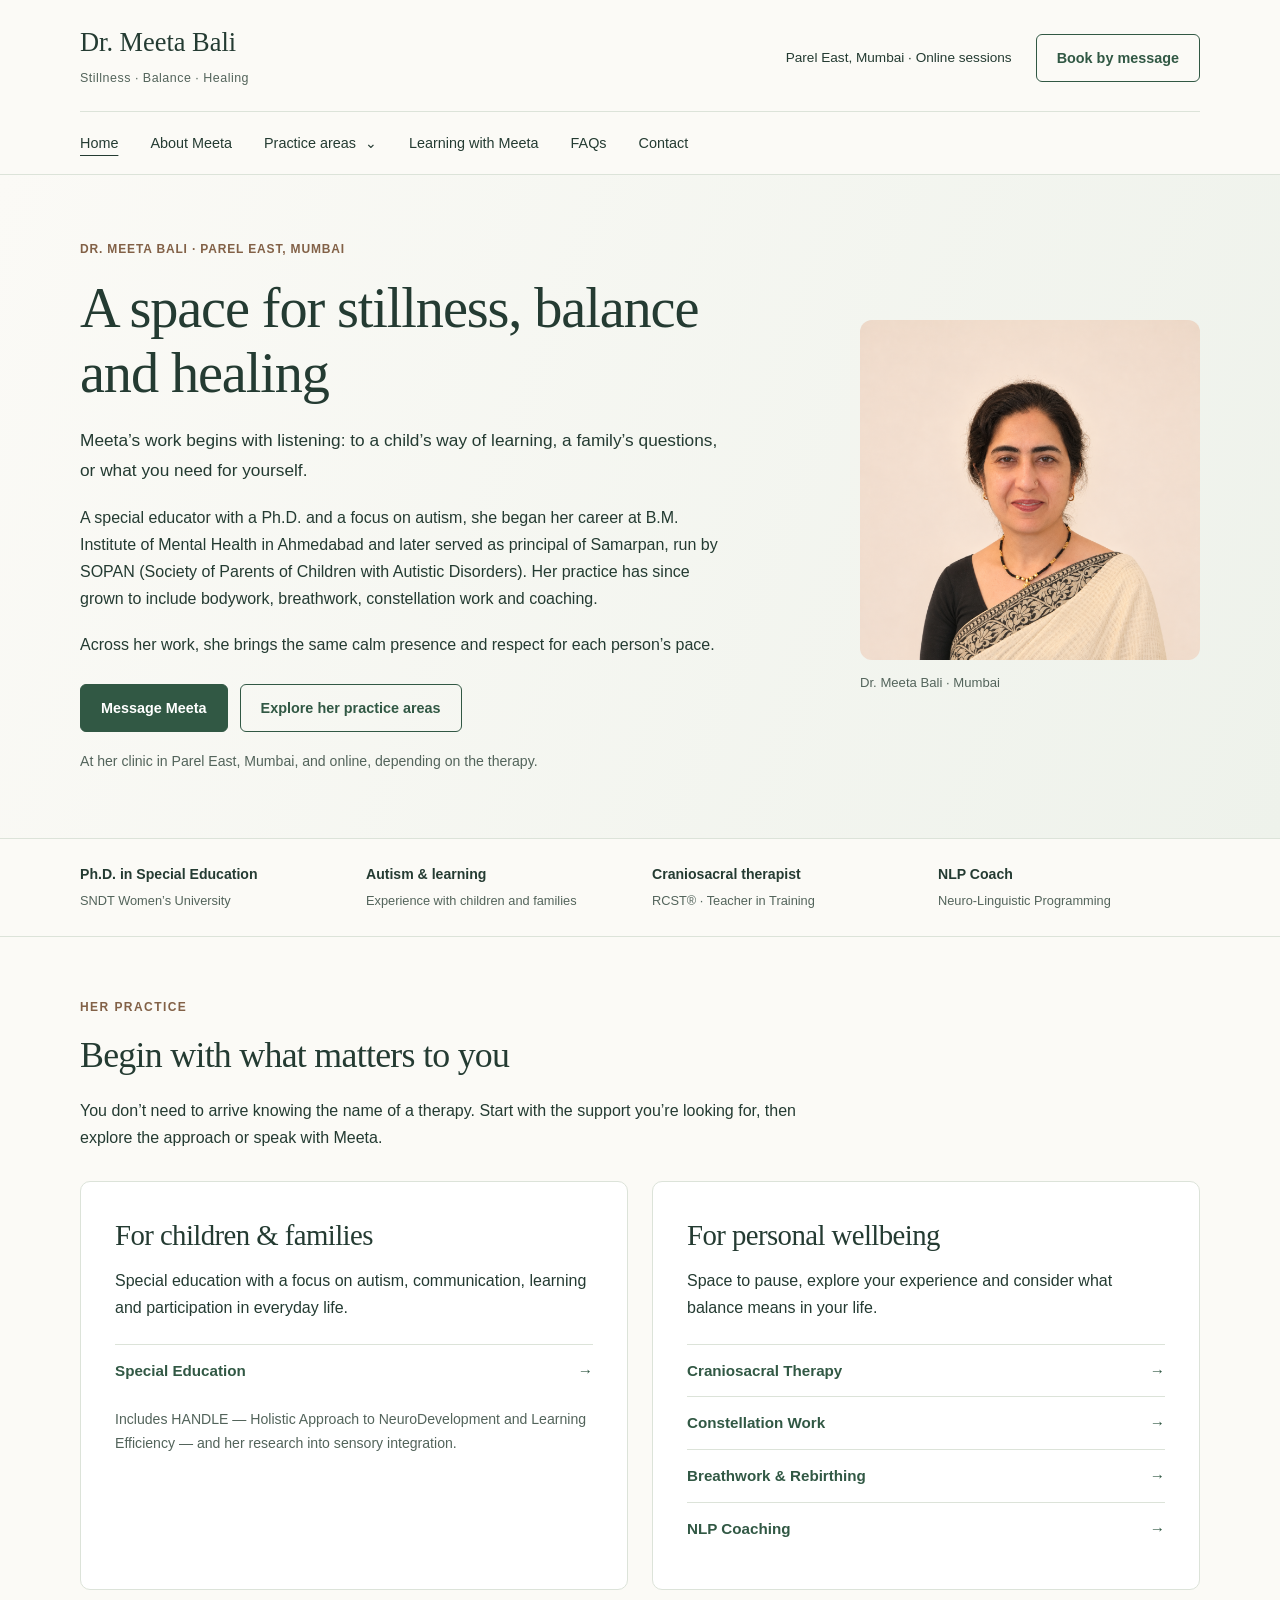
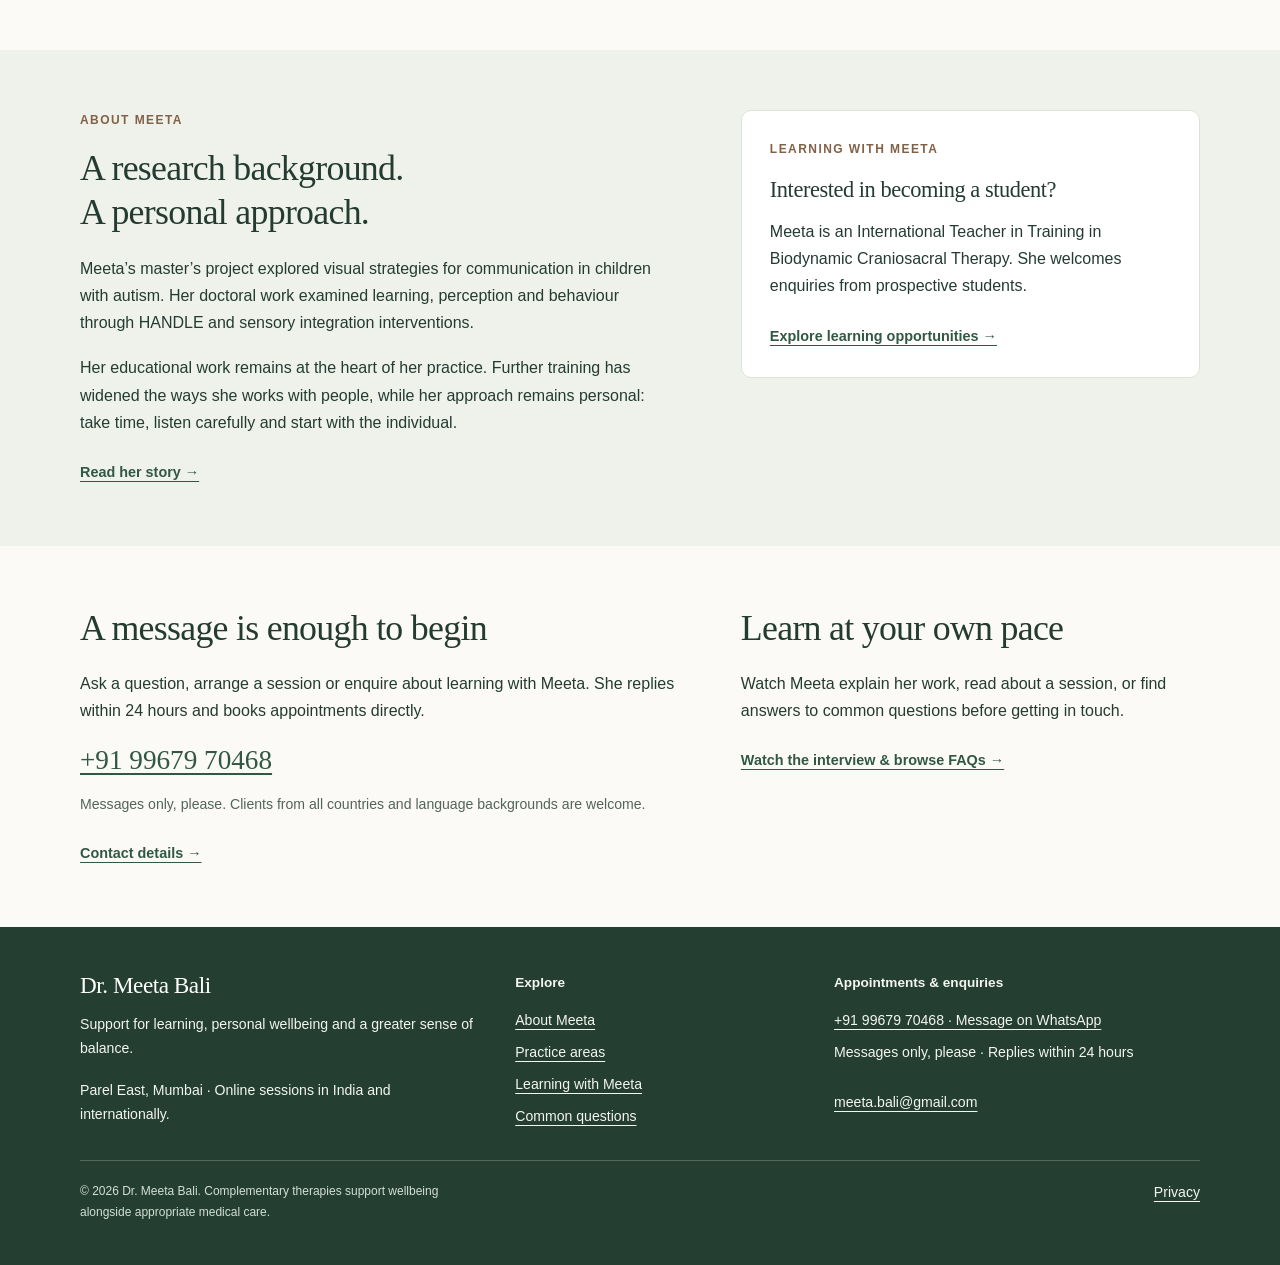
==== commit b63280be: "Add files via upload" ====
--- a/index.html
+++ b/index.html
@@ -1,5 +1,5 @@
 <!doctype html>
-<html lang="en"><head><meta charset="utf-8"><meta name="viewport" content="width=device-width,initial-scale=1"><meta name="site-revision" content="2026-11-16-cohesive-review"><title>Stillness, Balance &amp; Healing | Dr. Meeta Bali</title><meta name="description" content="Meet Dr. Meeta Bali: special educator, craniosacral therapist, NLP coach and teacher in training. In-person sessions in Parel East, Mumbai, and online."><meta name="theme-color" content="#315844"><style>
+<html lang="en"><head><meta charset="utf-8"><meta name="viewport" content="width=device-width,initial-scale=1"><meta name="site-revision" content="2026-11-17-final-review"><title>Stillness, Balance &amp; Healing | Dr. Meeta Bali</title><meta name="description" content="Meet Dr. Meeta Bali: special educator, craniosacral therapist, NLP coach and teacher in training. In-person sessions in Parel East, Mumbai, and online."><meta name="theme-color" content="#315844"><style>
 :root{--ink:#243b32;--muted:#53645b;--green:#315844;--paper:#fbfaf6;--tint:#eef2eb;--line:#dce3d9;--white:#fff;--accent:#826147}
 *{box-sizing:border-box}html{scroll-behavior:smooth}body{margin:0;color:var(--ink);background:var(--paper);font:16px/1.7 Arial,Helvetica,sans-serif}a{color:var(--green);text-underline-offset:4px}a:hover{text-decoration-thickness:2px}img{max-width:100%;display:block}button{font:inherit;cursor:pointer}a,button,summary{-webkit-tap-highlight-color:transparent}a:focus-visible,button:focus-visible,summary:focus-visible{outline:3px solid #9a5834;outline-offset:5px}[hidden]{display:none!important}.wrap{width:min(1120px,calc(100% - 64px));margin-inline:auto}.reading{max-width:760px}.center{margin-inline:auto}p{margin:0 0 1.15rem}p:last-child{margin-bottom:0}h1,h2,h3{color:var(--ink);font-family:Georgia,'Times New Roman',serif;font-weight:400;letter-spacing:-.02em;overflow-wrap:break-word}h1{font-size:clamp(2.25rem,4vw,3.5rem);line-height:1.16;margin:0 0 1.25rem}h2{font-size:clamp(1.8rem,2.8vw,2.45rem);line-height:1.23;margin:0 0 1.25rem}h3{font-size:1.4rem;line-height:1.32;margin:0 0 .8rem}.lead{font-size:1.12rem;line-height:1.75;max-width:730px}.eyebrow{font-size:.75rem;font-weight:700;letter-spacing:.12em;text-transform:uppercase;color:var(--accent);margin:0 0 1rem}.small{font-size:.88rem;color:var(--muted)}.skip-link{position:absolute;width:1px;height:1px;padding:0;margin:-1px;overflow:hidden;clip-path:inset(50%);white-space:nowrap}.skip-link:focus-visible{position:fixed;top:12px;left:12px;width:auto;height:auto;margin:0;padding:12px 18px;clip-path:none;background:#fff;z-index:1000;box-shadow:0 3px 16px #0002}header{background:var(--paper);border-bottom:1px solid var(--line)}.topbar{display:flex;justify-content:space-between;align-items:center;gap:24px;padding:26px 0 22px}.brand{text-decoration:none;color:var(--ink)}.brand-name{display:block;font:1.65rem/1.25 Georgia,serif}.brand-subtitle{display:block;margin-top:9px;font-size:.78rem;letter-spacing:.04em;color:var(--muted)}.header-meta{display:flex;gap:24px;align-items:center;font-size:.85rem}.header-meta a{text-decoration:none}.button{display:inline-flex;align-items:center;justify-content:center;gap:8px;background:var(--green);color:#fff;text-decoration:none;font:600 .9rem/1.4 Arial,sans-serif;padding:13px 20px;border:1px solid var(--green);border-radius:6px;min-height:46px}.button:hover{background:#244532;color:#fff}.button.secondary{background:transparent;color:var(--green)}.button.secondary:hover{background:var(--tint)}.navlinks{display:flex;justify-content:space-between;align-items:center;gap:12px;border-top:1px solid var(--line);padding:14px 0}.navlinks a{font-size:.83rem;line-height:1.4;text-decoration:none;padding:7px 0;color:var(--ink)}.navlinks a[aria-current=page]{text-decoration:underline;text-decoration-color:var(--green);text-decoration-thickness:2px;text-underline-offset:7px}.menu{display:none;background:transparent;border:1px solid var(--line);border-radius:5px;padding:8px 12px;color:var(--ink)}.hero{padding:64px 0;background:linear-gradient(110deg,#fbfaf6,#eef2eb)}.hero-grid{display:grid;grid-template-columns:minmax(0,1.5fr) minmax(0,1fr);gap:70px;align-items:center}.hero h1{font-size:clamp(2.6rem,4.8vw,3.9rem)}.portrait{margin:0;width:100%;max-width:350px;justify-self:end}.portrait img{width:100%;height:auto;aspect-ratio:1;object-fit:cover;border-radius:12px}.portrait figcaption{font-size:.82rem;color:var(--muted);margin-top:12px}.actions{display:flex;gap:12px;flex-wrap:wrap;margin-top:26px}.hero .small{margin-top:18px}.section{padding:60px 0}.tint{background:var(--tint)}.section-title{max-width:720px;margin-bottom:30px}.grid{display:grid;grid-template-columns:repeat(2,minmax(0,1fr));gap:24px}.grid.three{grid-template-columns:repeat(3,minmax(0,1fr))}.split{display:grid;grid-template-columns:minmax(0,1.3fr) minmax(0,1fr);gap:64px;align-items:start}.card{background:var(--white);border:1px solid var(--line);border-radius:10px;padding:28px}.service{display:flex;flex-direction:column}.service p{color:var(--muted)}.service>a:last-child{margin-top:auto;padding-top:8px;font-size:.9rem;font-weight:600}.page-title{padding:52px 0 42px;background:var(--tint)}.page-title .lead{color:var(--muted)}.article-block+.article-block{margin-top:36px}.article-block h3{margin-top:24px}.list{padding-left:22px;margin:0 0 1.1rem}.list li+li{margin-top:8px}.ref{font:700 .73rem Arial,sans-serif;vertical-align:super;white-space:nowrap;margin-left:4px;text-decoration:none}.sources{border-top:1px solid var(--line);padding-top:24px;margin-top:38px;color:var(--muted);font-size:.85rem}.sources h2{font:600 1rem/1.5 Arial,sans-serif;letter-spacing:0;margin:0 0 12px}.sources ol{padding-left:22px;margin:0}.sources li{margin-bottom:10px;scroll-margin-top:20px}.sources a{overflow-wrap:anywhere}.source-note{font-size:.85rem;color:var(--muted);border-left:3px solid #b3c3af;padding-left:18px;margin-top:24px}.quote{border-left:3px solid #b3c3af;margin:30px 0;padding:4px 0 4px 24px;font:italic 1.4rem/1.6 Georgia,serif}.cta{display:flex;justify-content:space-between;align-items:center;gap:35px;border-top:1px solid var(--line);padding:38px 0}.cta h2{font-size:1.8rem;margin-bottom:10px}.cta p{max-width:700px}.cta .button{flex-shrink:0}.faq{border-bottom:1px solid var(--line)}.faq summary{padding:20px 25px 20px 0;cursor:pointer;font-weight:600}.faq>div{padding:0 0 20px;color:var(--muted)}.video-box{aspect-ratio:16/9;background:#e5ebe0;border:1px solid var(--line);border-radius:8px;display:flex;align-items:center;justify-content:center;flex-direction:column;padding:20px;gap:14px;margin:20px 0}.video-box p{text-align:center;margin:0;font-size:.8rem;color:var(--muted)}.video-box.loaded{padding:0}.video-box iframe{width:100%;height:100%;border:0;border-radius:8px}.video-card>p{font-size:.95rem}.video-card h3{font-size:1.3rem}.qualifications{margin:0}.qualification{padding:22px 0;border-bottom:1px solid var(--line)}.qualification:first-child{padding-top:0}.qualification h3{font-size:1.25rem;margin-bottom:8px}.contact-number{display:block;font:1.7rem/1.35 Georgia,serif;margin:14px 0;white-space:nowrap}.contact-item{padding:22px 0;border-bottom:1px solid var(--line)}.contact-item:first-child{padding-top:0}.contact-item h3{font:700 .85rem/1.5 Arial,sans-serif;letter-spacing:0;margin-bottom:8px}.contact-item a{overflow-wrap:anywhere}.footer{background:#243e32;color:#f4f6f0;padding:44px 0 24px}.footer a{color:#f4f6f0}.footer-grid{display:grid;grid-template-columns:1.2fr 1fr 1.2fr;gap:36px}.footer h2{color:#fff;font-size:1.45rem;margin-bottom:14px}.footer p,.footer a{font-size:.88rem}.footer-links{display:flex;flex-direction:column;align-items:start;gap:8px}.footer-links strong{font-size:.85rem;margin-bottom:7px}.footer-bottom{border-top:1px solid #53695a;margin-top:32px;padding-top:20px;display:flex;justify-content:space-between;gap:30px;font-size:.75rem;color:#d4dfd6}.footer-bottom p{max-width:740px;font-size:.75rem}.badge-row{display:flex;flex-wrap:wrap;gap:12px;margin:22px 0}.badge{font-size:.78rem;padding:5px 10px;border:1px solid #b9cbb8;border-radius:4px}.plain-link{font-size:.9rem;font-weight:600}.rule{border:0;border-top:1px solid var(--line);margin:32px 0}section[id],article[id]{scroll-margin-top:24px}
 @media(max-width:1020px){.header-meta .location{display:none}.navlinks{flex-wrap:wrap;justify-content:flex-start;gap:8px 24px}.hero-grid{gap:40px}.split{gap:35px}}
@@ -17,7 +17,9 @@
 @media(max-width:1020px){.navlinks{gap:22px}.header-meta{gap:18px}.practice-menu{width:270px}}
 @media(max-width:760px){.hero .hero-grid{grid-template-columns:1fr}.navlinks{gap:4px}.practice-nav>summary{font-size:.93rem;padding:10px 0}.practice-menu{position:static;width:100%;box-shadow:none;border:0;border-left:2px solid #bdcdb8;border-radius:0;padding:0 0 0 18px;margin:4px 0 14px}.practice-menu a{font-size:.9rem;padding:9px 0}.path-card{padding:24px}.path-card h3{font-size:1.65rem}.contact-strip{padding:24px}.credentials{grid-template-columns:1fr 1fr}.hero .portrait{max-width:280px}.mobile-book{display:block}.hero .lead{font-size:1.03rem}.section-intro{margin-bottom:24px}}
 @media(max-width:420px){.credentials{grid-template-columns:1fr 1fr;gap:20px 16px}.credential{border:0;padding:0}.credential strong{font-size:.82rem}.credentials .credential span{font-size:.76rem}.hero h1{font-size:2.35rem}.path-links a{font-size:.9rem}.brand-subtitle{font-size:.68rem}.contact-strip .contact-number{font-size:1.45rem}}
-</style><script type="application/ld+json">{"@context": "https://schema.org", "@type": "Person", "name": "Dr. Meeta Bali", "jobTitle": "Special Educator, Craniosacral Practitioner and NLP Coach", "telephone": "+919967970468", "email": "meeta.bali@gmail.com", "workLocation": {"@type": "Place", "name": "Meeta’s clinic", "address": {"@type": "PostalAddress", "addressLocality": "Parel East, Mumbai", "addressCountry": "IN"}}}</script></head><body><a class="skip-link" href="#main">Skip to content</a><header><div class="wrap"><div class="topbar"><a class="brand" href="index.html"><span class="brand-name">Dr. Meeta Bali</span><span class="brand-subtitle">Stillness · Balance · Healing</span></a><div class="header-meta"><span class="location">Parel East, Mumbai · Online sessions</span><a class="button secondary" href="contact.html">Book by message</a></div><button class="menu" hidden aria-controls="site-nav" aria-expanded="false">Menu</button></div><nav class="navlinks" id="site-nav" aria-label="Main navigation"><a href="index.html" aria-current="page">Home</a><a href="about.html">About Meeta</a><details class="practice-nav"><summary>Practice areas</summary><div class="practice-menu"><a href="therapies.html">All practice areas</a><a href="special-education.html">Special Education</a><a href="craniosacral.html">Craniosacral Therapy</a><a href="constellations.html">Constellation Work</a><a href="breathwork.html">Breathwork &amp; Rebirthing</a><a href="nlp-coaching.html">NLP Coaching</a></div></details><a href="teaching.html">Learning with Meeta</a><a href="resources.html">FAQs</a><a href="contact.html">Contact</a></nav></div></header><main id="main" tabindex="-1"><section class="hero"><div class="wrap hero-grid"><div><p class="eyebrow">Dr. Meeta Bali · Parel East, Mumbai</p><h1>A space for stillness, balance and healing</h1><p class="lead">Meeta’s work begins with listening: to a child’s way of learning, a family’s questions, or what you need for yourself.</p><p>A special educator with a Ph.D. and a focus on autism, she began her career at B.M. Institute of Mental Health in Ahmedabad and later served as principal of Samarpan, run by SOPAN (Society of Parents of Children with Autistic Disorders). Her practice has since grown to include bodywork, breathwork, constellation work and coaching.</p><p>Across her work, she brings the same calm presence and respect for each person’s pace.</p><div class="actions"><a class="button" href="https://wa.me/919967970468" target="_blank" rel="noopener noreferrer">Message Meeta</a><a class="button secondary" href="therapies.html">Explore her practice areas</a></div><p class="small">At her clinic in Parel East, Mumbai, and online, depending on the therapy.</p></div><figure class="portrait"><img src="[data-uri]" width="400" height="400" alt="Dr. Meeta Bali"><figcaption>Dr. Meeta Bali · Mumbai</figcaption></figure></div></section><section class="credential-strip" aria-label="Background and training"><div class="wrap credentials"><div class="credential"><strong>Ph.D. in Special Education</strong><span>SNDT Women’s University</span></div><div class="credential"><strong>Autism &amp; learning</strong><span>Experience with children and families</span></div><div class="credential"><strong>Craniosacral therapist</strong><span>RCST® · Teacher in Training</span></div><div class="credential"><strong>NLP Coach</strong><span>Neuro-Linguistic Programming</span></div></div></section><section class="section"><div class="wrap"><div class="section-intro"><p class="eyebrow">Her practice</p><h2>Begin with what matters to you</h2><p>You don’t need to arrive knowing the name of a therapy. Start with the support you’re looking for, then explore the approach or speak with Meeta.</p></div><div class="grid"><article class="card path-card"><h3>For children &amp; families</h3><p>Special education with a focus on autism, communication, learning and participation in everyday life.</p><ul class="path-links"><li><a href="special-education.html">Special Education <span aria-hidden="true">→</span></a></li></ul><p class="path-note">Includes HANDLE — Holistic Approach to NeuroDevelopment and Learning Efficiency — and her research into sensory integration.</p></article><article class="card path-card"><h3>For personal wellbeing</h3><p>Space to pause, explore your experience and consider what balance means in your life.</p><ul class="path-links"><li><a href="craniosacral.html">Craniosacral Therapy <span aria-hidden="true">→</span></a></li><li><a href="constellations.html">Constellation Work <span aria-hidden="true">→</span></a></li><li><a href="breathwork.html">Breathwork &amp; Rebirthing <span aria-hidden="true">→</span></a></li><li><a href="nlp-coaching.html">NLP Coaching <span aria-hidden="true">→</span></a></li></ul></article></div></div></section><section class="section tint"><div class="wrap"><div class="split"><div class="short-bio"><p class="eyebrow">About Meeta</p><h2>A research background.<br>A personal approach.</h2><p>Meeta’s master’s project explored visual strategies for communication in children with autism. Her doctoral work examined learning, perception and behaviour through HANDLE and sensory integration interventions.</p><p>Her educational work remains at the heart of her practice. Further training has widened the ways she works with people, while her approach remains personal: take time, listen carefully and start with the individual.</p><a class="plain-link" href="about.html">Read her story →</a></div><aside class="card"><p class="eyebrow">Learning with Meeta</p><h3>Interested in becoming a student?</h3><p>Meeta is an International Teacher in Training in Biodynamic Craniosacral Therapy. She welcomes enquiries from prospective students.</p><a class="plain-link" href="teaching.html">Explore learning opportunities →</a></aside></div></div></section><section class="section"><div class="wrap"><div class="split"><div><h2>A message is enough to begin</h2><p>Ask a question, arrange a session or enquire about learning with Meeta. She replies within 24 hours and books appointments directly.</p><a class="contact-number" href="https://wa.me/919967970468" target="_blank" rel="noopener noreferrer">+91 99679 70468</a><p class="small">Messages only, please. Clients from all countries and language backgrounds are welcome.</p><a class="plain-link" href="contact.html">Contact details →</a></div><div><h2>Learn at your own pace</h2><p>Watch Meeta explain her work, read about a session, or find answers to common questions before getting in touch.</p><a class="plain-link" href="resources.html">Watch the interview &amp; browse FAQs →</a></div></div></div></section></main><footer class="footer"><div class="wrap"><div class="footer-grid"><div><h2>Dr. Meeta Bali</h2><p>Support for learning, personal wellbeing and a greater sense of balance.</p><p>Parel East, Mumbai · Online sessions in India and internationally.</p></div><div class="footer-links"><strong>Explore</strong><a href="about.html">About Meeta</a><a href="therapies.html">Practice areas</a><a href="teaching.html">Learning with Meeta</a><a href="resources.html">Common questions</a></div><div class="footer-links"><strong>Appointments &amp; enquiries</strong><a href="https://wa.me/919967970468" target="_blank" rel="noopener noreferrer">+91 99679 70468 · Message on WhatsApp</a><p>Messages only, please · Replies within 24 hours</p><a href="mailto:meeta.bali@gmail.com">meeta.bali@gmail.com</a></div></div><div class="footer-bottom"><p>© 2026 Dr. Meeta Bali. Complementary therapies support wellbeing alongside appropriate medical care.</p><a href="privacy.html">Privacy</a></div></div></footer><script>'use strict';
+
+.video-card .video-title{font-size:1.3rem;line-height:1.35;margin-bottom:.8rem}
+</style><script type="application/ld+json">{"@context": "https://schema.org", "@type": "Person", "name": "Dr. Meeta Bali", "jobTitle": "Special Educator, Craniosacral Practitioner and NLP Coach", "telephone": "+919967970468", "email": "meeta.bali@gmail.com", "workLocation": {"@type": "Place", "name": "Meeta’s clinic", "address": {"@type": "PostalAddress", "addressLocality": "Parel East, Mumbai", "addressCountry": "IN"}}}</script></head><body><a class="skip-link" href="#main">Skip to content</a><header><div class="wrap"><div class="topbar"><a class="brand" href="index.html"><span class="brand-name">Dr. Meeta Bali</span><span class="brand-subtitle">Stillness · Balance · Healing</span></a><div class="header-meta"><span class="location">Parel East, Mumbai · Online sessions</span><a class="button secondary" href="contact.html">Book by message</a></div><button class="menu" hidden aria-controls="site-nav" aria-expanded="false">Menu</button></div><nav class="navlinks" id="site-nav" aria-label="Main navigation"><a href="index.html" aria-current="page">Home</a><a href="about.html">About Meeta</a><details class="practice-nav"><summary>Practice areas</summary><div class="practice-menu"><a href="therapies.html">All practice areas</a><a href="special-education.html">Special Education</a><a href="craniosacral.html">Craniosacral Therapy</a><a href="constellations.html">Constellation Work</a><a href="breathwork.html">Breathwork &amp; Rebirthing</a><a href="nlp-coaching.html">NLP Coaching</a></div></details><a href="teaching.html">Learning with Meeta</a><a href="resources.html">FAQs</a><a href="contact.html">Contact</a></nav></div></header><main id="main" tabindex="-1"><section class="hero"><div class="wrap hero-grid"><div><p class="eyebrow">Dr. Meeta Bali · Parel East, Mumbai</p><h1>A space for stillness, balance and healing</h1><p class="lead">Meeta’s work begins with listening: to a child’s way of learning, a family’s questions, or what you need for yourself.</p><p>A special educator with a Ph.D. and a focus on autism, she began her career at B.M. Institute of Mental Health in Ahmedabad and later served as principal of Samarpan, run by SOPAN (Society of Parents of Children with Autistic Disorders). Her practice has since grown to include bodywork, breathwork, constellation work and coaching.</p><p>Across her work, she brings the same calm presence and respect for each person’s pace.</p><div class="actions"><a class="button" href="https://wa.me/919967970468" target="_blank" rel="noopener noreferrer">Message Meeta</a><a class="button secondary" href="therapies.html">Explore her practice areas</a></div><p class="small">At her clinic in Parel East, Mumbai, and online, depending on the therapy.</p></div><figure class="portrait"><img src="[data-uri]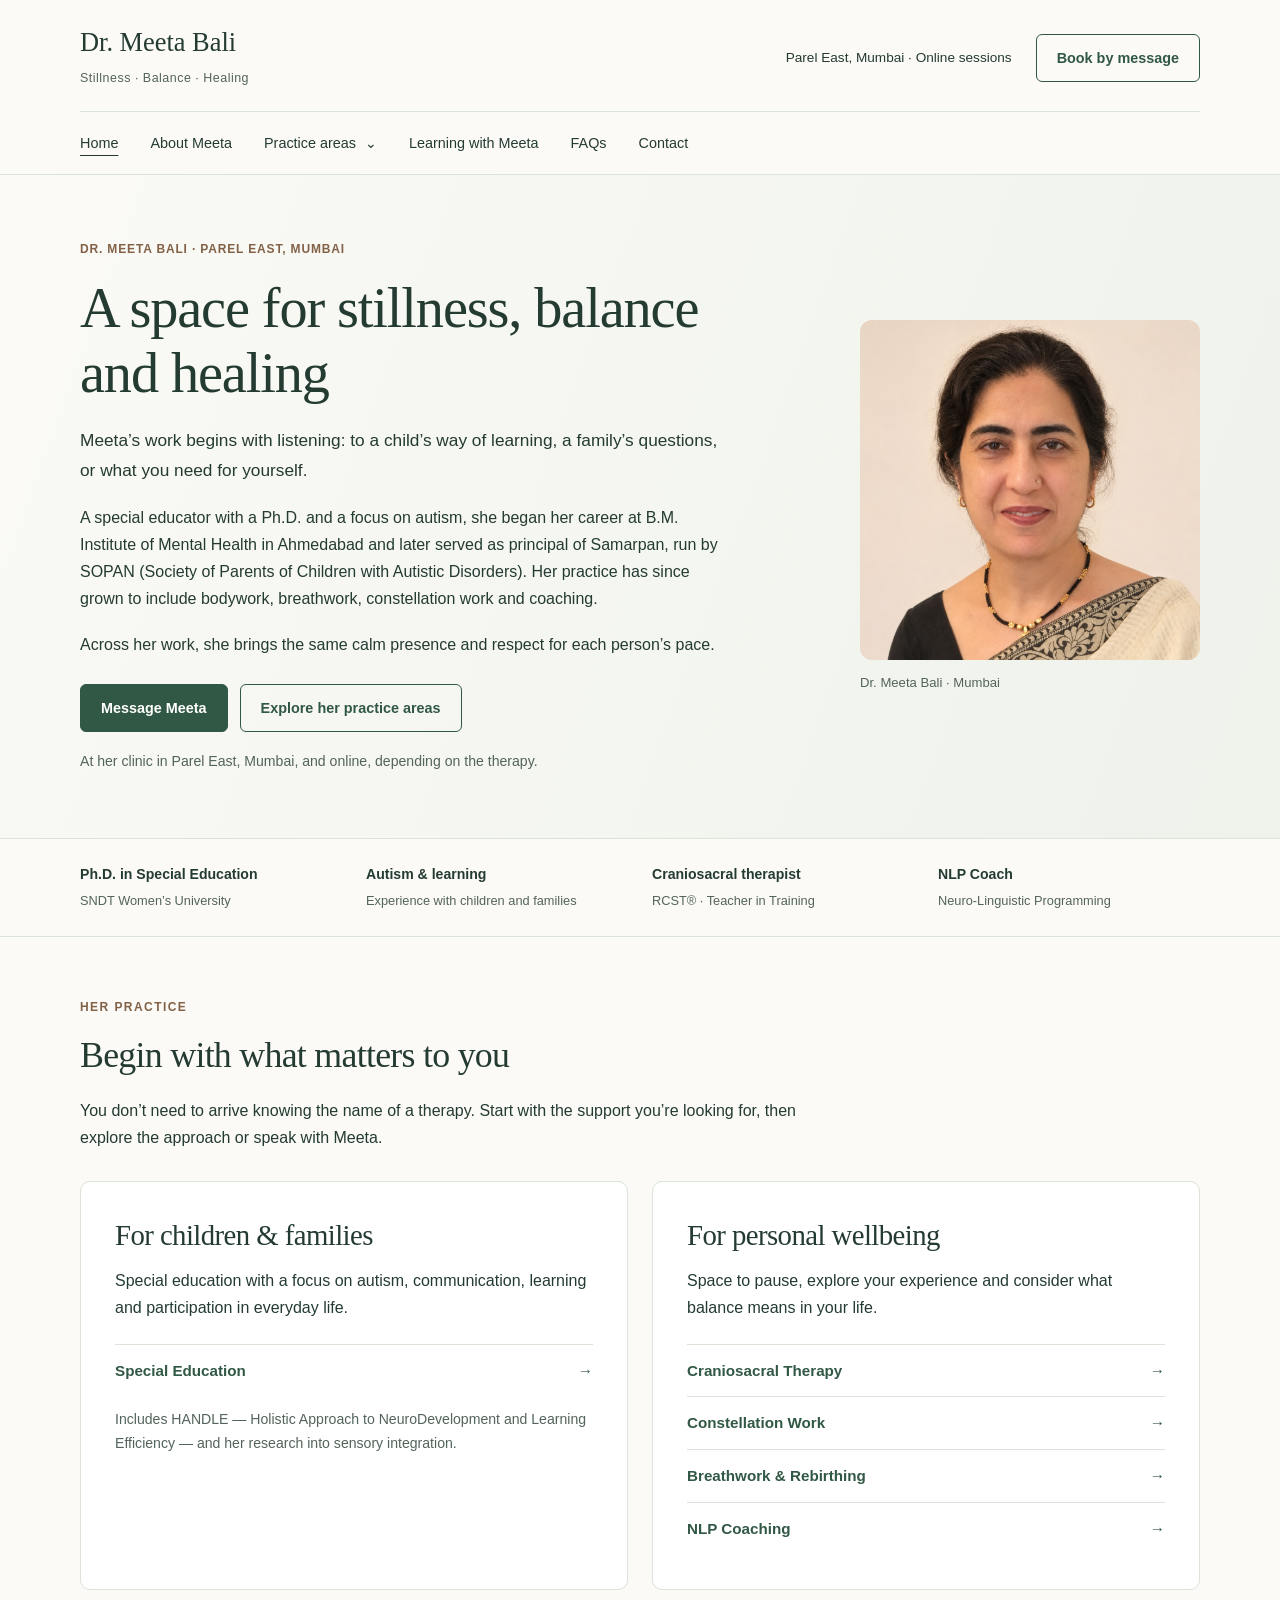
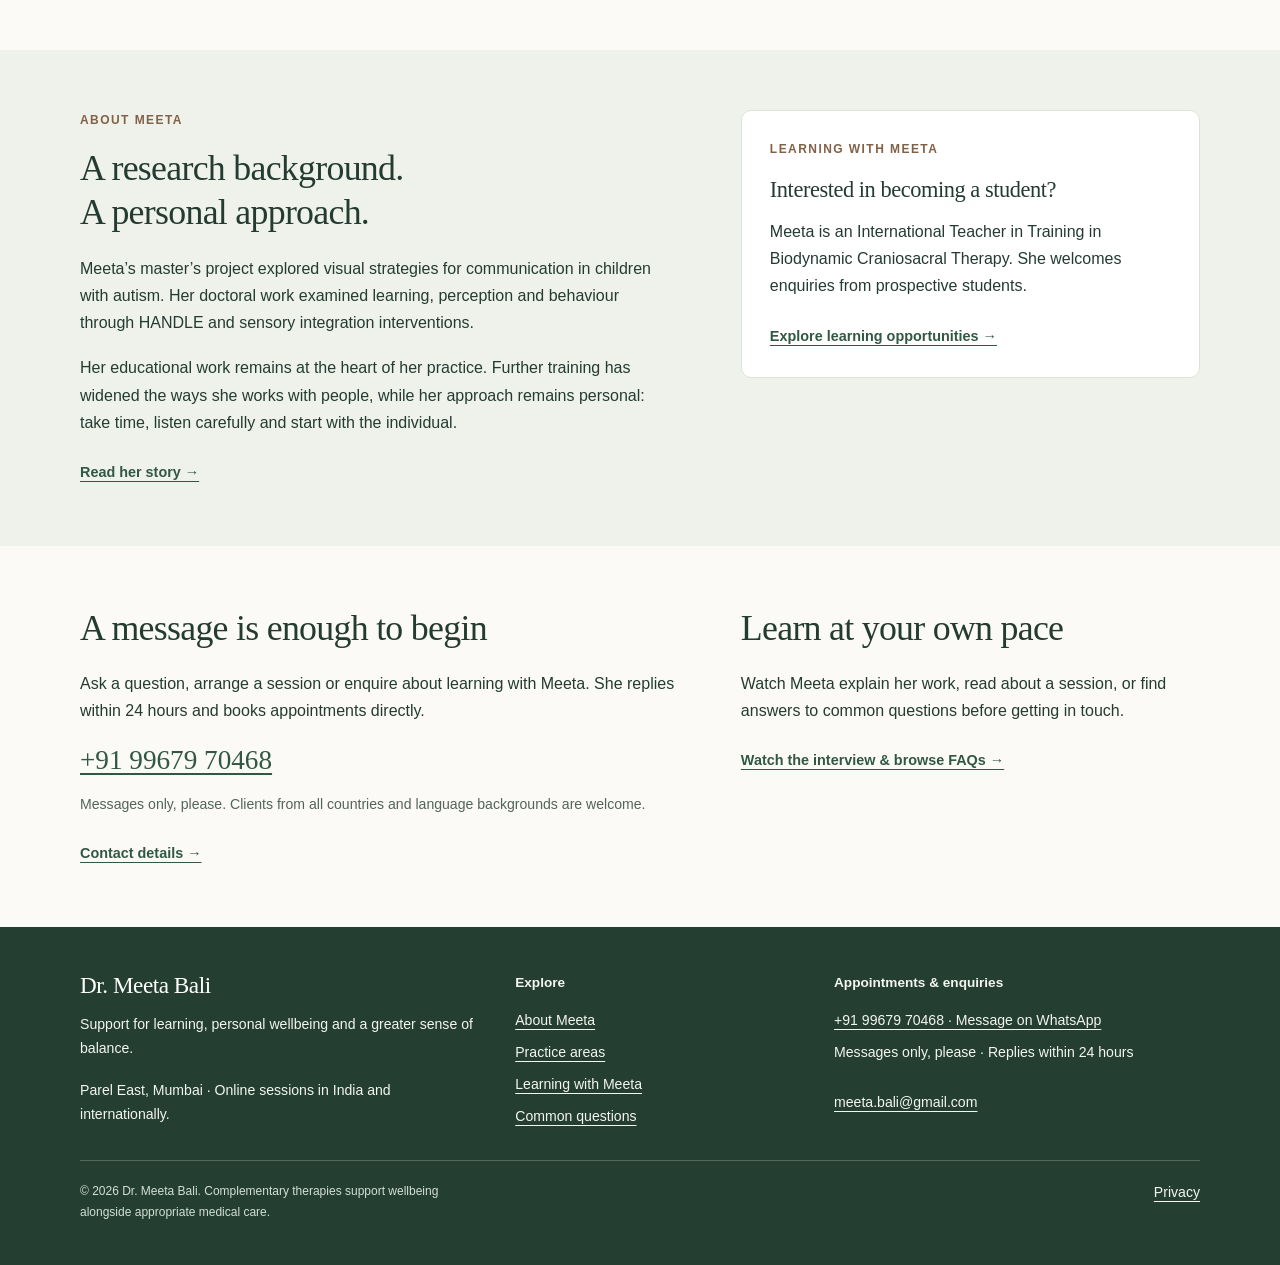
==== commit e0a3bfe7: "Add files via upload" ====
--- a/index.html
+++ b/index.html
@@ -19,7 +19,7 @@
 @media(max-width:420px){.credentials{grid-template-columns:1fr 1fr;gap:20px 16px}.credential{border:0;padding:0}.credential strong{font-size:.82rem}.credentials .credential span{font-size:.76rem}.hero h1{font-size:2.35rem}.path-links a{font-size:.9rem}.brand-subtitle{font-size:.68rem}.contact-strip .contact-number{font-size:1.45rem}}
 
 .video-card .video-title{font-size:1.3rem;line-height:1.35;margin-bottom:.8rem}
-</style><script type="application/ld+json">{"@context": "https://schema.org", "@type": "Person", "name": "Dr. Meeta Bali", "jobTitle": "Special Educator, Craniosacral Practitioner and NLP Coach", "telephone": "+919967970468", "email": "meeta.bali@gmail.com", "workLocation": {"@type": "Place", "name": "Meeta’s clinic", "address": {"@type": "PostalAddress", "addressLocality": "Parel East, Mumbai", "addressCountry": "IN"}}}</script></head><body><a class="skip-link" href="#main">Skip to content</a><header><div class="wrap"><div class="topbar"><a class="brand" href="index.html"><span class="brand-name">Dr. Meeta Bali</span><span class="brand-subtitle">Stillness · Balance · Healing</span></a><div class="header-meta"><span class="location">Parel East, Mumbai · Online sessions</span><a class="button secondary" href="contact.html">Book by message</a></div><button class="menu" hidden aria-controls="site-nav" aria-expanded="false">Menu</button></div><nav class="navlinks" id="site-nav" aria-label="Main navigation"><a href="index.html" aria-current="page">Home</a><a href="about.html">About Meeta</a><details class="practice-nav"><summary>Practice areas</summary><div class="practice-menu"><a href="therapies.html">All practice areas</a><a href="special-education.html">Special Education</a><a href="craniosacral.html">Craniosacral Therapy</a><a href="constellations.html">Constellation Work</a><a href="breathwork.html">Breathwork &amp; Rebirthing</a><a href="nlp-coaching.html">NLP Coaching</a></div></details><a href="teaching.html">Learning with Meeta</a><a href="resources.html">FAQs</a><a href="contact.html">Contact</a></nav></div></header><main id="main" tabindex="-1"><section class="hero"><div class="wrap hero-grid"><div><p class="eyebrow">Dr. Meeta Bali · Parel East, Mumbai</p><h1>A space for stillness, balance and healing</h1><p class="lead">Meeta’s work begins with listening: to a child’s way of learning, a family’s questions, or what you need for yourself.</p><p>A special educator with a Ph.D. and a focus on autism, she began her career at B.M. Institute of Mental Health in Ahmedabad and later served as principal of Samarpan, run by SOPAN (Society of Parents of Children with Autistic Disorders). Her practice has since grown to include bodywork, breathwork, constellation work and coaching.</p><p>Across her work, she brings the same calm presence and respect for each person’s pace.</p><div class="actions"><a class="button" href="https://wa.me/919967970468" target="_blank" rel="noopener noreferrer">Message Meeta</a><a class="button secondary" href="therapies.html">Explore her practice areas</a></div><p class="small">At her clinic in Parel East, Mumbai, and online, depending on the therapy.</p></div><figure class="portrait"><img src="[data-uri]